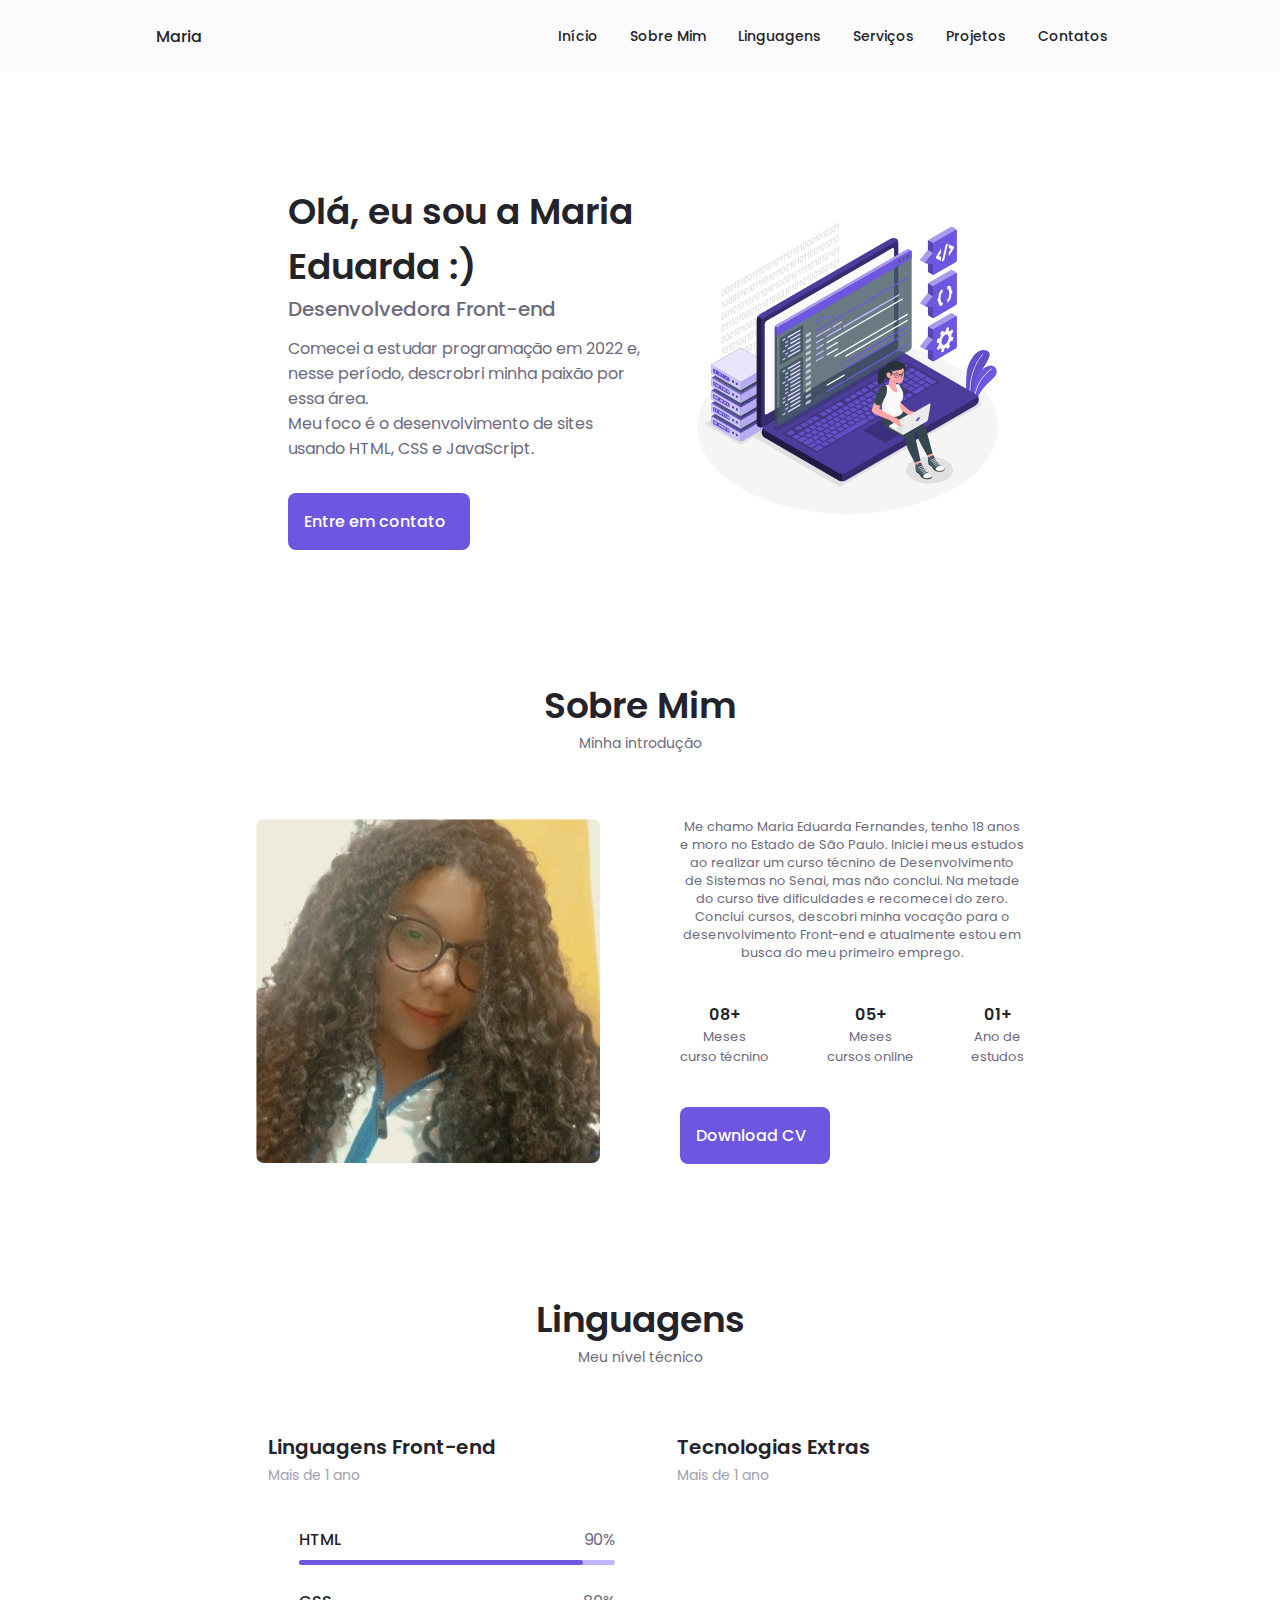
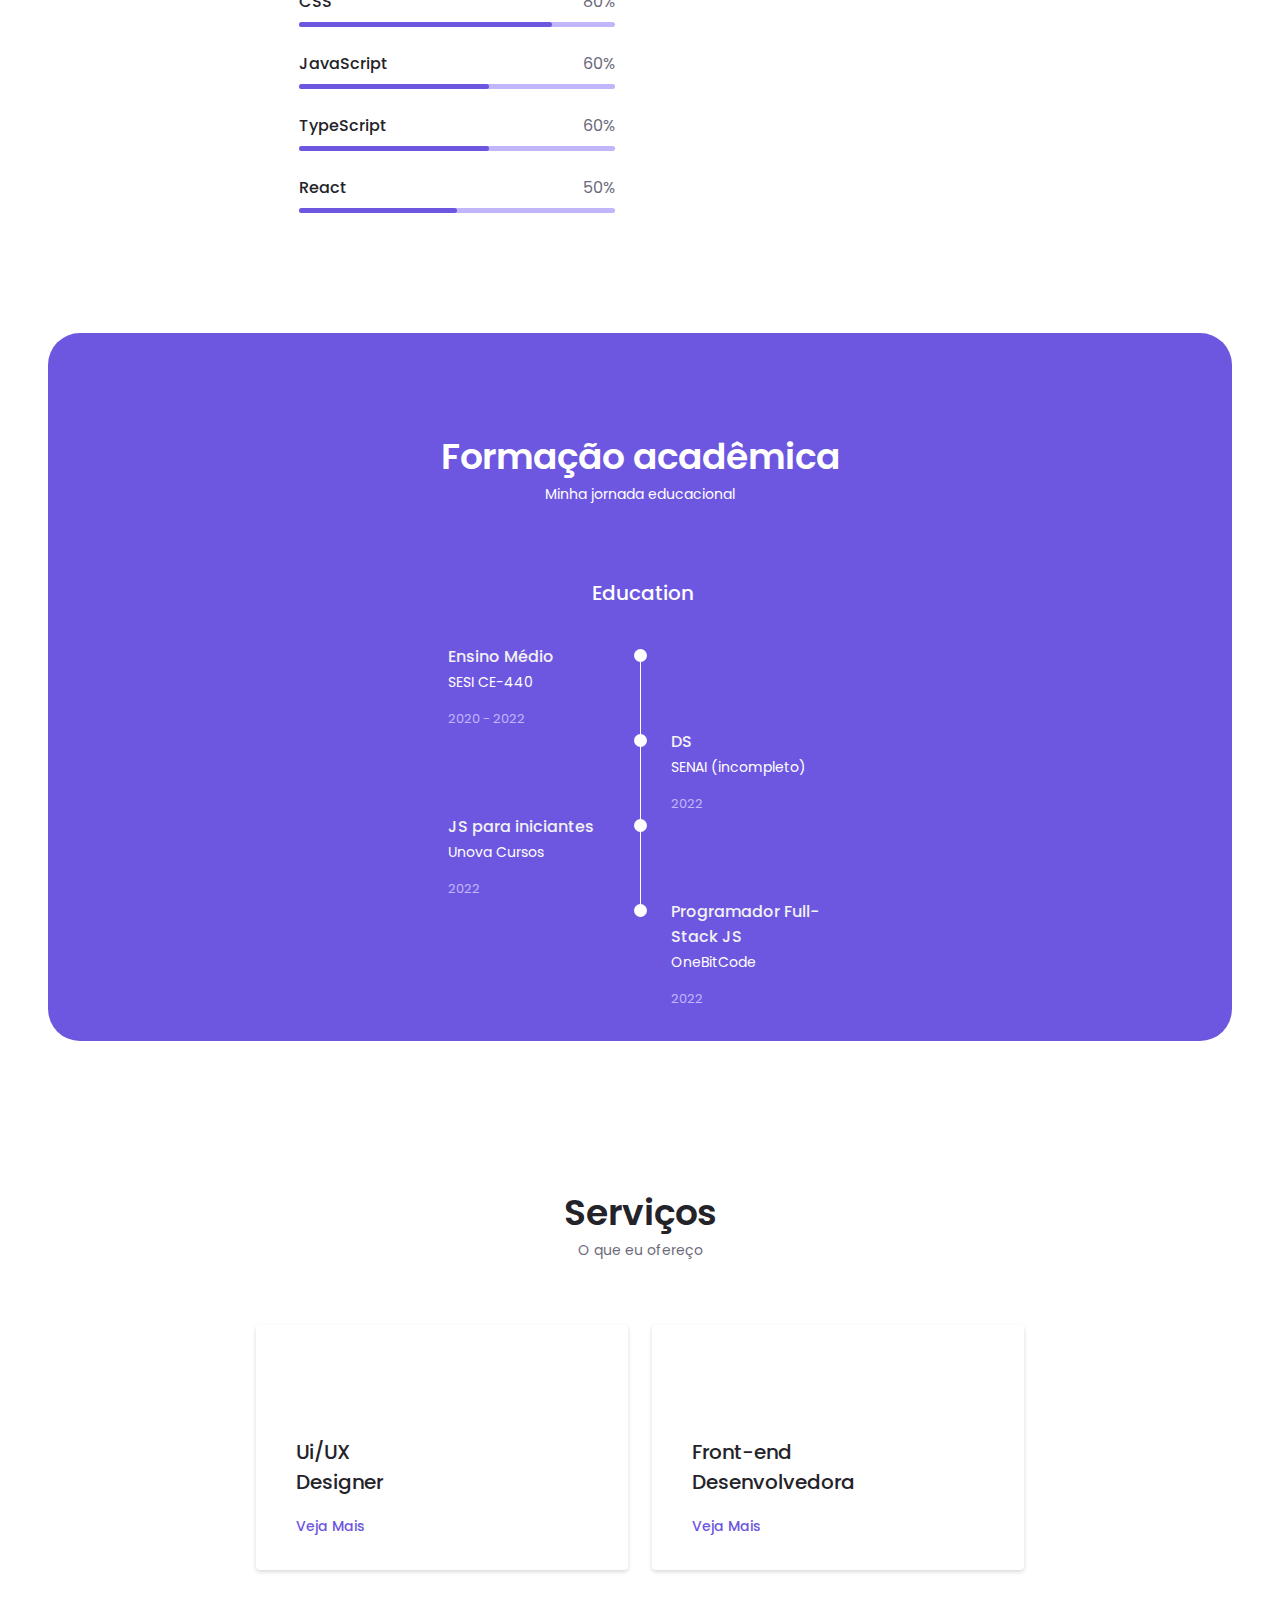
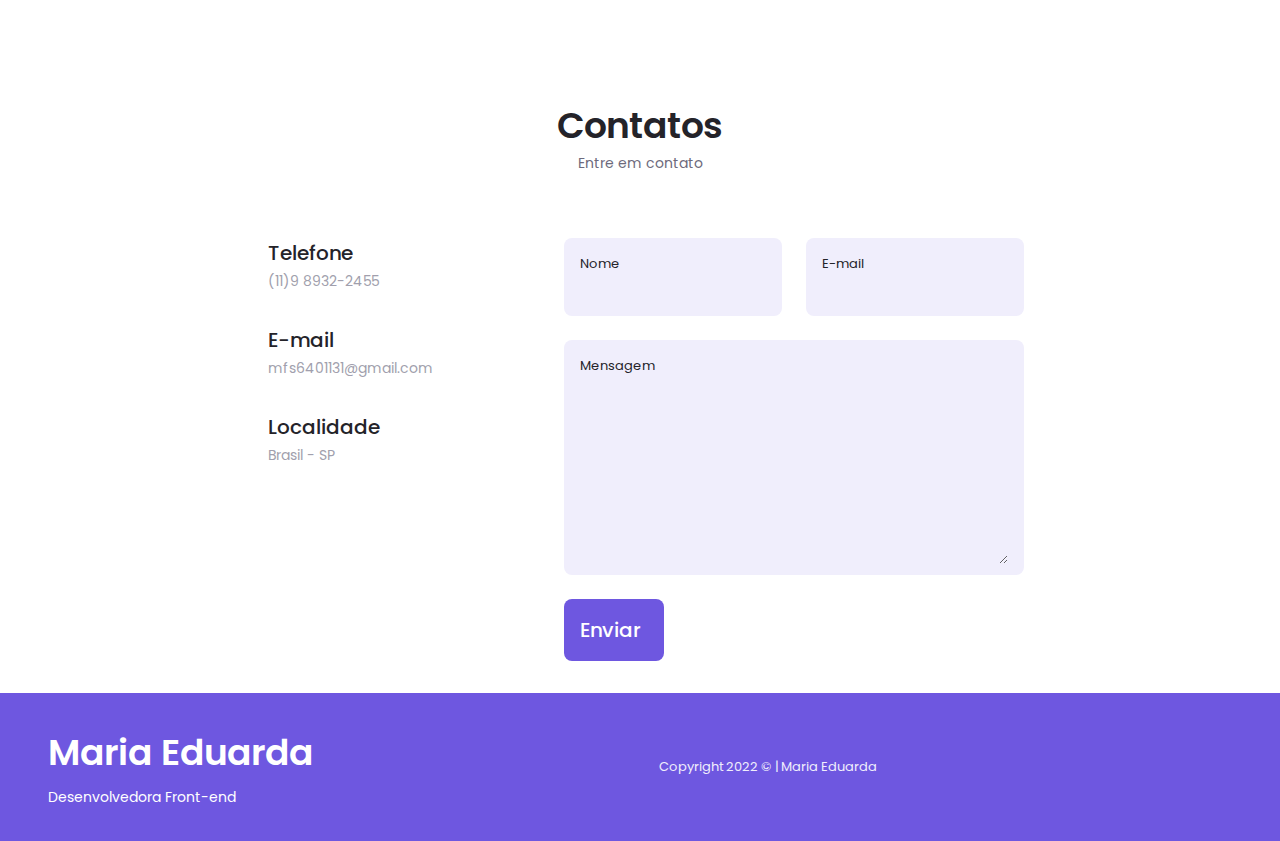
==== index.html @ ceaf4adf "first commit 16/01/2023" ====
<!DOCTYPE html>
<html lang="pt-BR">
  <head>
    <meta charset="UTF-8" />
    <meta http-equiv="X-UA-Compatible" content="IE=edge" />
    <meta name="viewport" content="width=device-width, initial-scale=1.0" />
    <link
      rel="stylesheet"
      href="https://unicons.iconscout.com/release/v4.0.0/css/line.css"
    />
    <link rel="icon" type="image/png" href="./img/logo-port.png">
    <link rel="stylesheet" href="./css/swiper-bundle.min.css">
    <link rel="stylesheet" href="./css/style.css" />
    <link rel="stylesheet" href="./css/header.css">
    <script src="./js/main.js" defer></script>
    <script src="./js/swiper-bundle.min.js" defer></script>
    <title>Portfólio | Maria Eduarda</title>
  </head>

  <body data-theme="light">
    <header class="header" id="header">
      <nav class="nav container">
        <a href="#" class="nav-logo">Maria</a>

        <div class="nav-menu" id="nav-menu">
          <ul class="nav-list grid">
            <li class="nav-item">
              <a href="#home" class="nav-link">
                <i class="uil uil-estate nav-icon"></i>
                Início
              </a>
            </li>
            <li class="nav-item">
              <a href="#about" class="nav-link">
                <i class="uil uil-user nav-icon"></i>
                Sobre Mim
              </a>
            </li>
            <li class="nav-item">
              <a href="#skills" class="nav-link">
                <i class="uil uil-file-alt nav-icon"></i>
                Linguagens
              </a>
            </li>
            <li class="nav-item">
              <a href="#services" class="nav-link">
                <i class="uil uil-briefcase-alt nav-icon"></i>
                Serviços
              </a>
            </li>
            <li class="nav-item">
              <a href="#portfolio" class="nav-link">
                <i class="uil uil-scenery nav-icon"></i>
                Projetos
              </a>
            </li>
            <li class="nav-item">
              <a href="#contact" class="nav-link">
                <i class="uil uil-message nav-icon"></i>
                Contatos
              </a>
            </li>
          </ul>
          <i class="uil uil-times nav-close" id="nav-close"></i>
        </div>

        <div class="nav-btns">
          <div class="nav-toggle" id="nav-toggle">
            <i class="uil uil-apps"></i>
          </div>
        </div>
      </nav>
    </header>

    <main class="main">
      <!-- HOME -->
      <section class="home section" id="home">
        <div class="home-container container grid">
          <div class="home-content grid">
            <div class="home-social">
              <a
                href="https://www.linkedin.com/in/maria-eduarda-fernandes-0398a4232?lipi=urn%3Ali%3Apage%3Ad_flagship3_profile_view_base_contact_details%3BpIE4J32lS96tEG14rcokwA%3D%3D"
                target="_blank"
                class="home-social-icon"
              >
                <i class="uil uil-linkedin-alt"></i>
              </a>

              <a href="https://www.instagram.com/mari4.fernandex/" target="_blank" class="home-social-icon">
                <i class="uil uil-instagram"></i>
              </a>

              <a
                href="https://github.com/Maria-efs"
                target="_blank"
                class="home-social-icon"
              >
                <i class="uil uil-github-alt"></i>
              </a>
            </div>

            <div class="home-img">
                  <image
                    src="./img/Coding-amico.svg"
                    x="12"
                    y="18"
                    class="home-blob"
                    alt=""
                  />
                </g>
              </svg>
            </div>

            <div class="home-data">
              <h1 class="home-title">Olá, eu sou a Maria Eduarda :)</h1>
              <h3 class="home-subtitle">Desenvolvedora Front-end</h3>
              <p class="home-description">
                Comecei a estudar programação em 2022 e, nesse período, descrobri minha paixão 
                por essa área. </br>
                Meu foco é o desenvolvimento de sites usando HTML, CSS e JavaScript.
              </p>
              <a href="#contact" class="button button-flex">
                Entre em contato
                <i class="uil uil-message button-icon"></i>
              </a>
            </div>
          </div>

        </div>
      </section>

      <!-- ABOUT -->
      <section class="about section" id="about">
        <h2 class="section-title">Sobre Mim</h2>
        <span class="section-subtitle">Minha introdução</span>

        <div class="about-container container grid">
          <img src="./img/perfil.jpg" alt="" class="about-img" />

          <div class="about-data">
            <p class="about-description">
              Me chamo Maria Eduarda Fernandes, tenho 18 anos e moro no Estado de São Paulo.
              Iniciei meus estudos ao realizar um curso técnino de
              Desenvolvimento de Sistemas no Senai, mas não conclui. Na metade do curso tive dificuldades e 
              recomecei do zero. Concluí cursos, descobri minha vocação para o desenvolvimento Front-end
              e atualmente estou em busca do meu primeiro emprego.
            </p>

            <div class="about-info">
              <div>
                <span class="about-info-title">08+</span>
                <span class="about-info-name">
                  Meses
                  <br />
                  curso técnino
                </span>
              </div>

              <div>
                <span class="about-info-title">05+</span>
                <span class="about-info-name">
                  Meses
                  <br />
                  cursos online
                </span>
              </div>

              <div>
                <span class="about-info-title">01+</span>
                <span class="about-info-name">
                  Ano de
                  <br />
                  estudos
                </span>
              </div>
            </div>

            <div class="about-buttons">
              <a
                download=""
                href="./curriculo/cv completo.pdf"
                class="button button-flex"
              >
                Download CV
                <i class="uil uil-download-alt button-icon"></i>
              </a>
            </div>
          </div>
        </div>
      </section>

      <!-- SKILLS -->
      <section class="skills section" id="skills">
        <h2 class="section-title">Linguagens</h2>
        <span class="section-subtitle">Meu nível técnico</span>

        <div class="skills-container container">
          <div class="skills-display">
            <!-- SKILLS 1 -->
            <div class="skills-content skills-open">
              <div class="skills-header">
                <i class="uil uil-brackets-curly skills-icon"></i>
                  <div>
                    <h1 class="skills-title">Linguagens Front-end</h1>
                    <span class="skills-subtitle">Mais de 1 ano</span>
                  </div>

                  <i class="uil uil-angle-down skills-arrow"></i>
                </div>

                <div class="skills-list grid">
                  <div class="skills-data">
                    <div class="skills-titles">
                      <h3 class="skills-name">HTML</h3>
                      <span class="skills-number">90%</span>
                    </div>
                    <div class="skills-bar">
                      <span class="skills-percentage skills-html"></span>
                    </div>
                  </div>

                  <div class="skills-data">
                    <div class="skills-titles">
                      <h3 class="skills-name">CSS</h3>
                      <span class="skills-number">80%</span>
                    </div>
                    <div class="skills-bar">
                      <span class="skills-percentage skills-css"></span>
                    </div>
                  </div>

                  <div class="skills-data">
                    <div class="skills-titles">
                      <h3 class="skills-name">JavaScript</h3>
                      <span class="skills-number">60%</span>
                    </div>
                    <div class="skills-bar">
                      <span class="skills-percentage skills-js"></span>
                    </div>
                  </div>

                  <div class="skills-data">
                    <div class="skills-titles">
                      <h3 class="skills-name">TypeScript</h3>
                      <span class="skills-number">60%</span>
                    </div>
                    <div class="skills-bar">
                      <span class="skills-percentage skills-type"></span>
                    </div>
                  </div>

                  <div class="skills-datas">
                    <div class="skills-titles">
                      <h3 class="skills-name">React</h3>
                      <span class="skills-number">50%</span>
                    </div>
                    <div class="skills-bar">
                      <span class="skills-percentage skills-react"></span>
                    </div>
                  </div>
                </div>
            </div>

            <!-- SKILLS 2 -->
            <div class="skills-content skills-close">
              <div class="skills-header">
                <i class="uil uil-swatchbook skills-icon"></i>

                  <div>
                    <h1 class="skills-title">Tecnologias Extras</h1>
                  <span class="skills-subtitle">Mais de 1 ano</span>
                  </div>

                  <i class="uil uil-angle-down skills-arrow"></i>
                </div>    

                <div class="skills-list grid">
                  <div class="skills-data">
                    <div class="skills-titles">
                      <h3 class="skills-name">Git</h3>
                      <span class="skills-number">90%</span>
                    </div>
                    <div class="skills-bar">
                      <span class="skills-percentage skills-html"></span>
                    </div>
                  </div>

                  <div class="skills-data">
                    <div class="skills-titles">
                      <h3 class="skills-name">Bootstrap</h3>
                      <span class="skills-number">85%</span>
                    </div>
                    <div class="skills-bar">
                      <span class="skills-percentage skills-boot"></span>
                    </div>
                  </div>

                  <div class="skills-data">
                    <div class="skills-titles">
                      <h3 class="skills-name">Sass</h3>
                      <span class="skills-number">80%</span>
                    </div>
                    <div class="skills-bar">
                      <span class="skills-percentage skills-css"></span>
                    </div>
                  </div>

                  <div class="skills-data">
                    <div class="skills-titles">
                      <h3 class="skills-name">Figma</h3>
                      <span class="skills-number">70%</span>
                    </div>
                    <div class="skills-bar">
                      <span class="skills-percentage skills-bulma"></span>
                    </div>
                  </div>

                  <div class="skills-data">
                    <div class="skills-titles">
                      <h3 class="skills-name">Bulma</h3>
                      <span class="skills-number">70%</saan>
                    </div>
                    <div class="skills-bar">
                      <span class="skills-percentage skills-bulma"></span>
                    </div>
                  </div>             
                </div>
            </div>
            </div>
          </div>
        </div>
      </section>

      <!-- QUALIFICATION -->
      <section class="qualification-section section">
        <h2 class="section-title qualification-title1">Formação acadêmica</h2>
        <span class="section-subtitle">Minha jornada educacional</span>

        <div class="qualification-container container">
          <div class="qualification-tabs">
            <div class="qualification-button button--flex">
              <i class="uil uil-graduation-cap qualification-icon"></i>
            Education
            </div>   
              </div>
          </div>
          

          <div class="qualification-sections container">
            <div class="qualification-content">

              <!-- Qualification 1 -->
              <div class="qualification-data">
                <div>
                  <h3 class="qualification-title">Ensino Médio</h3>
                  <span class="qualification-subtitle">SESI CE-440</span>
                  <div class="qualification-calendar">
                    <i class="uil uil-calendar-alt"></i>
                    2020 - 2022
                  </div>
                </div>

                <div>
                  <span class="qualification-rounder"></span>
                  <span class="qualification-line"></span>
                </div>
              </div>

              <!-- Qualification 2 -->
              <div class="qualification-data">
                <div></div>

                <div>
                  <span class="qualification-rounder"></span>
                  <span class="qualification-line"></span>
                </div>

                <div>
                  <h3 class="qualification-title">DS</h3>
                  <span class="qualification-subtitle">SENAI (incompleto)</span>
                  <div class="qualification-calendar">
                    <i class="uil uil-calendar-alt"></i>
                    2022
                  </div>
                </div>

                
              </div>

              <!-- Qualification 3  -->
              <div class="qualification-data">
                <div>
                  <h3 class="qualification-title">JS para iniciantes</h3>
                  <span class="qualification-subtitle">Unova Cursos</span>
                  <div class="qualification-calendar">
                    <i class="uil uil-calendar-alt"></i>
                    2022
                  </div>
                </div>

                <div>
                  <span class="qualification-rounder"></span>
                  <span class="qualification-line"></span>
                </div>
              </div>

              <!-- Qualification 4 -->
              <div class="qualification-data">

                <div></div>
                <div>
                  <span class="qualification-rounder"></span>
                  <!-- <span class="qualification-line"></span> -->
                </div>
                <div>
                  <h3 class="qualification-title">Programador Full-Stack JS</h3>
                  <span class="qualification-subtitle">OneBitCode</span>
                  <div class="qualification-calendar">
                    <i class="uil uil-calendar-alt"></i>
                    2022
                  </div>
                </div>


              </div>
            </div>
          </div>
        </div>
      </section>

      <!-- SERVICES -->
      <section class="services section" id="services">
        <h2 class="section-title">Serviços</h2>
        <span class="section-subtitle">O que eu ofereço</span>

        <div class="services-container container grid">

          <!-- SERVICES 1 -->
          <div class="services-content">
            <div>
              <i class="uil uil-web-grid services-icon"></i>
              <h3 class="services-title">Ui/UX <br>Designer</h3>
            </div>

            <span class="button button-flex button-small services-button button-link">
              Veja Mais
              <i class="uil uil-arrow-right button-icon"></i>
            </span>

            <div class="services-modal">
              <div class="services-modal-content">
                <h4 class="services-modal-title">Ui/Ux <br>Designer</h4>
                <i class="uil uil-times services-modal-close"></i>

                <ul class="services-modal-services-grid">
                  <li class="services-modal-service">
                    <i class="uil uil-check-circle services-modal-icon"></i>
                    <p>Design minimalista</p>
                  </li>

                  <li class="services-modal-service">
                    <i class="uil uil-check-circle services-modal-icon"></i>
                    <p>Design adaptável </p>
                  </li>

                  <li class="services-modal-service">
                    <i class="uil uil-check-circle services-modal-icon"></i>
                    <p>Carregamento eficiente</p>
                  </li>

                  <li class="services-modal-service">
                    <i class="uil uil-check-circle services-modal-icon"></i>
                    <p>Conteúdo alinhado</p>
                  </li>
                </ul>
              </div>
            </div>
          </div>

          <!-- SERVICES 2 -->
          <div class="services-content">
            <div>
              <i class="uil uil-arrow services-icon"></i>
              <h3 class="services-title">Front-end<br>Desenvolvedora</h3>
            </div>

            <span class="button button-flex button-small button-link services-button">
              Veja Mais
              <i class="uil uil-arrow-right button-icon"></i>
            </span>

            <div class="services-modal">
              <div class="services-modal-content">
                <h4 class="services-modal-title">Front-end<br>Desenvolvedora</h4>
                <i class="uil uil-times services-modal-close"></i>

                <ul class="services-modal-services-grid">
                  <li class="services-modal-service">
                    <i class="uil uil-check-circle services-modal-icon"></i>
                    <p>Websites</p>
                  </li>

                  <li class="services-modal-service">
                    <i class="uil uil-check-circle services-modal-icon"></i>
                    <p>Responsividade</p>
                  </li>

                  <li class="services-modal-service">
                    <i class="uil uil-check-circle services-modal-icon"></i>
                    <p>Prototipação</p>
                  </li>

                  <li class="services-modal-service">
                    <i class="uil uil-check-circle services-modal-icon"></i>
                    <p>Interação com o usuário</p>
                  </li>
                </ul>
              </div>
            </div>
          </div>

        </div>
      </section>

      <!-- PORTFOLIO -->
      <!-- <section class="portfolio section" id="portfolio">
        <h2 class="section-title">Portfolio</h2>
        <span class="section-subtitle">Most recent work</span>

        <div class="portfolio-container container swiper mySwiper">
          <div class="swiper-wrapper">
<div class="portfolio-content grid swiper-slide">
  <img src="" alt="" class="portfolio-img">

  <div class="portfolio-data">
    <h3 class="portfolio-title">Modern Website</h3>
    <p class="portfolio-description"> Descrição jal lafal lfkadf akmadf lakfm</p>
    <a href="#" class="button button-flex button-small portfolio-button">Demo
      <i class="uil uil-arrow-right button-icon"></i>
    </a>
  </div>
</div>
<div class="portfolio-content grid swiper-slide">
  <img src="" alt="" class="portfolio-img">

  <div class="portfolio-data">
    <h3 class="portfolio-title">Modern Website</h3>
    <p class="portfolio-description"> Descrição jal lafal lfkadf akmadf lakfm</p>
    <a href="#" class="button button-flex button-small portfolio-button">Demo
      <i class="uil uil-arrow-right button-icon"></i>
    </a>
  </div>
</div>
<div class="portfolio-content grid swiper-slide">
  <img src="" alt="" class="portfolio-img">

  <div class="portfolio-data">
    <h3 class="portfolio-title">Modern Website</h3>
    <p class="portfolio-description"> Descrição jal lafal lfkadf akmadf lakfm</p>
    <a href="#" class="button button-flex button-small portfolio-button">Demo
      <i class="uil uil-arrow-right button-icon"></i>
    </a>
  </div>
</div>
          </div>
              
          <div class="swiper-button-next">
            <i class="uil uil-arrow-right swiper-portfolio-icon"></i>
          </div>
      <div class="swiper-button-prev">
        <i class="uil uil-arrow-left swiper-portfolio-icon"></i>
      </div>

      <div class="swiper-pagination"></div>
        </div>
      </section> -->

      <!-- CONTACT ME -->
      <section class="contact section" id="contact">
        <h2 class="section-title">Contatos</h2>
        <span class="section-subtitle">Entre em contato</span>

        <div class="contact-container container grid">
          <div>
            <div class="contact-information">
              <i class="uil uil-phone contact-icon"></i>

              <div>
                <h3 class="contact-title">Telefone</h3>
                <span class="contact-subtitle">(11)9 8932-2455</span>
              </div>
              </div>

              <div class="contact-information">
                <i class="uil uil-envelope contact-icon"></i>
  
                <div>
                  <h3 class="contact-title">E-mail</h3>
                  <span class="contact-subtitle">mfs6401131@gmail.com</span>
                </div>
              </div>

                <div class="contact-information">
                  <i class="uil uil-map-marker contact-icon"></i>
    
                  <div>
                    <h3 class="contact-title">Localidade</h3>
                    <span class="contact-subtitle">Brasil - SP</span>
                  </div>
              </div>
          </div>

          <form action="https://api.staticforms.xyz/submit" method="POST" class="contact-form grid">
            <input type="hidden" name="accessKey" value="b0746df2-9204-4dc2-8ac6-577409f574f5">
            <input type="hidden" name="redirectTo" value="http://127.0.0.1:5500/obrigado.html">
            <div class="contact-inputs grid">
              <div class="contact-content">
                <label for="" class="contact-label">Nome</label>
                <input type="text" name="name" class="contact-input">
              </div>

              <div class="contact-content">
                <label for="" class="contact-label">E-mail</label>
                <input id="email" type="email" name="email" class="contact-input" required>
              </div>
            </div>
            
            <div class="contact-content">
              <label for="" class="contact-label">Mensagem</label>
              <textarea name="message" id="message" cols="0" rows="7" class="contact-input" required></textarea>
            </div>
            <div>
              <button type="submit" class="button button-flex" id="button-submit">Enviar
                <i class="uil uil-message button-icon"></i>
              </button>
            </div>
          </form>
        </div>
      </section>
    </main>

    <!-- FOOTER -->
    <footer class="footer">
      <div class="footer-bg">
        <div class="footer-container">
          <div>
            <h1 class="footer-title">Maria Eduarda</h1>
            <span class="footer-subtitle">Desenvolvedora Front-end</span>
          </div>

          <p class="footer-copy">Copyright 2022 &#169; | Maria Eduarda</p>
        
          <a href="#home" class="scrollup" id="scrool-up">
            <i class="uil uil-arrow-up scroolup-icon"></i>
          </a>
        </div>
      </div>
    </footer>
  </body>
</html>
---- css/style.css ----
@import url('https://fonts.googleapis.com/css2?family=Poppins:wght@400;500;600&display=swap');

:root {
  --header-height: 3rem;

  /*========== Colors ==========*/
  /* Change favorite color */
  --hue-color: 250; /*Purple 250 - Green 142 - Blue 230 - Pink 340*/

  /* HSL color mode */
  --first-color: hsl(var(--hue-color), 69%, 61%);
  --first-color-second: hsl(var(--hue-color), 69%, 61%);
  --first-color-alt: hsl(var(--hue-color), 57%, 53%);
  --first-color-lighter: hsl(var(--hue-color), 92%, 85%);
  --title-color: hsl(var(--hue-color), 8%, 15%);
  --text-color: hsl(var(--hue-color), 8%, 45%);
  --text-color-light: hsl(var(--hue-color), 8%, 65%);
  --input-color: hsl(var(--hue-color), 70%, 96%);
  --body-color: hsl(var(--hue-color), 60%, 99%);
  --container-color: #fff;
  --scroll-bar-color: hsl(var(--hue-color), 12%, 90%);
  --scroll-thumb-color: hsl(var(--hue-color), 12%, 80%);

  /*========== Font and typography ==========*/
  --body-font: 'Poppins', sans-serif;

  /* .5rem = 8px, 1rem = 16px, 1.5rem = 24px ... */
  --big-font-size: 2rem;
  --h1-font-size: 1.5rem;
  --h2-font-size: 1.25rem;
  --h3-font-size: 1.125rem;
  --normal-font-size: 0.938rem;
  --small-font-size: 0.813rem;
  --smaller-font-size: 0.75rem;

  /*========== Font weight ==========*/
  --font-medium: 500;
  --font-semi-bold: 600;

  /*========== Margenes Bottom ==========*/
  /* .25rem = 4px, .5rem = 8px, .75rem = 12px ... */
  --mb-0-25: 0.25rem;
  --mb-0-5: 0.5rem;
  --mb-0-75: 0.75rem;
  --mb-1: 1rem;
  --mb-1-5: 1.5rem;
  --mb-2: 2rem;
  --mb-2-5: 2.5rem;
  --mb-3: 3rem;

  /*========== z index ==========*/
  --z-tooltip: 10;
  --z-fixed: 100;
  --z-modal: 1000;
}

/* Font size for large devices */
@media screen and (min-width: 968px) {
  :root {
    --big-font-size: 3rem;
    --h1-font-size: 2.25rem;
    --h2-font-size: 1.5rem;
    --h3-font-size: 1.25rem;
    --normal-font-size: 1rem;
    --small-font-size: 0.875rem;
    --smaller-font-size: 0.813rem;
  }
}

/* Variáveis dark theme */
body.dark-theme {
  /* HSL color mode */
  --first-color-second: hsl(var(--hue-color), 30%, 8%);
  --title-color: hsl(var(--hue-color), 8%, 95%);
  --text-color: hsl(var(--hue-color), 8%, 75%);
  --input-color: hsl(var(--hue-color), 29%, 16%);
  --body-color: hsl(var(--hue-color), 28%, 12%);
  --container-color: hsl(var(--hue-color), 29%, 16%);
  --scroll-bar-color: hsl(var(--hue-color), 12%, 48%);
  --scroll-thumb-color: hsl(var(--hue-color), 12%, 36%);
}

/* Button dark light */
.nav-btns {
  display: flex;
  align-items: center;
}

* {
  box-sizing: border-box;
  padding: 0;
  margin: 0;
}

html {
  scroll-behavior: smooth;
}

body {
  margin: 0 0 var(--header-height) 0;
  font-family: var(--body-font);
  font-size: var(--normal-font-size);
  background-color: var(--container-color);
  color: var(--text-color);
}

h1,
h2,
h3,
h4 {
  color: var(--title-color);
  font-weight: var(--font-semi-bold);
}

ul {
  list-style: none;
}

a {
  text-decoration: none;
}

img {
  max-width: 100%;
  height: auto;
}

/* RESET */
.section {
  padding: 2rem 0 4rem;
}

.section-title {
  font-size: var(--h1-font-size);
}

.section-subtitle {
  display: block;
  font-size: var(--small-font-size);
  margin-bottom: var(--mb-3);
}

.section-title,
.section-subtitle {
  text-align: center;
}

.container {
  max-width: 768px;
  margin-left: var(--mb-1-5);
  margin-right: var(--mb-1-5);
}

.grid {
  display: grid;
  gap: 1.5rem;
}

/* HEADER */
.header {
  width: 100%;
  position: fixed;
  bottom: 0;
  left: 0;
  z-index: var(--z-fixed);
  background-color: var(--body-color);
}

.nav {
  max-width: 968px;
  height: var(--header-height);
  display: flex;
  justify-content: space-between;
  align-items: center;
}

.nav-logo,
.nav-toggle {
  color: var(--title-color);
  font-weight: var(--font-medium);
}

.nav-logo:hover {
  color: var(--first-color);
}

.nav-toggle {
  font-size: 1.1rem;
  cursor: pointer;
}

.nav-toggle:hover {
  color: var(--first-color);
}

@media (max-width: 767px) {
  .nav-menu {
    position: fixed;
    bottom: -100%;
    left: 0;
    width: 100%;
    background-color: var(--body-color);
    padding: 2rem 1.5rem 4rem;
    box-shadow: 0 -1px 4px rgba(0, 0, 0, 0.15);
    border-radius: 1.5rem 1.5rem 0 0;
    transition: 0.3s;
  }
}

.nav-list {
  grid-template-columns: repeat(3, 1fr);
  gap: 2rem;
}

.nav-link {
  display: flex;
  flex-direction: column;
  align-items: center;
  font-size: var(--small-font-size);
  color: var(--title-color);
  font-weight: var(--font-medium);
}

.nav-link:hover {
  color: var(--first-color);
}

.nav-icon {
  font-size: 1.2rem;
}

.nav-close {
  position: absolute;
  right: 1.3rem;
  bottom: 0.5rem;
  font-size: 1.5rem;
  cursor: pointer;
  color: var(--first-color);
}

.nav-close:hover {
  color: var(--first-color-alt);
}

.show-menu {
  bottom: 0;
}

/* BUTTONS */
.button {
  display: inline-block;
  background-color: var(--first-color);
  color: #fff;
  padding: 1rem;
  border-radius: 0.5rem;
  font-weight: var(--font-medium);
}

.button:hover {
  background-color: var(--first-color-alt);
}

.button-icon {
  font-size: 1.25rem;
  margin-left: var(--mb-0-5);
  transition: 0.3s;
}

.button-flex {
  display: inline-flex;
  align-items: center;
}

.button-small {
  padding: 0.75rem 1rem;
}

.button-link {
  padding: 0;
  background-color: transparent;
  color: var(--first-color);
}

.button-link:hover {
  background-color: transparent;
  color: var(--first-color);
}

/* HOME */
.home-container {
  gap: 1rem;
}

.home-content {
  grid-template-columns: 0.5fr 3fr;
  padding-top: 3.5rem;
  align-items: center;
}

.home-social {
  display: grid;
  grid-template-columns: max-content;
  row-gap: 1rem;
}

.home-social-icon {
  font-size: 1.25rem;
  color: var(--first-color);
}

.home-social-icon:hover {
  color: var(--first-color-alt);
}

.home-blob {
  width: 200px;
  fill: var(--first-color);
}

.home-data {
  grid-column: 1/3;
}

.home-title {
  font-size: var(--h1-font-size);
}

.home-subtitle {
  font-size: var(--h3-font-size);
  color: var(--text-color);
  font-weight: var(--font-medium);
  margin-bottom: var(--mb-0-75);
}

.home-description {
  margin-bottom: var(--mb-2);
}

/* ABOUT */
.about-img {
  width: 200px;
  border-radius: 0.5rem;
  justify-self: center;
  align-self: center;
}

.about-description {
  font-size: 0.8rem;
  text-align: center;
  margin-bottom: var(--mb-2-5);
}

.about-info {
  display: flex;
  justify-content: space-evenly;
  margin-bottom: var(--mb-2-5);
}

.about-info-title {
  font: var(--h2-font-size);
  font-weight: var(--font-semi-bold);
  color: var(--title-color);
}

.about-info-name {
  font-size: var(--smaller-font-size);
}

.about-info-title,
.about-info-name {
  display: block;
  text-align: center;
}

.about-buttons {
  display: flex;
  justify-content: center;
}

/* Skills */
.skills-container {
  row-gap: 0;
}
.skills-header {
  display: flex;
  align-items: center;
  margin-bottom: var(--mb-2-5);
  cursor: pointer;
}

.skills-icon,
.skills-arrow {
  font-size: 2rem;
  color: var(--first-color);
}

.skills-icon {
  margin-right: var(--mb-0-75);
}

.skills-title {
  font-size: var(--h3-font-size);
}

.skills-subtitle {
  font-size: var(--small-font-size);
  color: var(--text-color-light);
}

.skills-arrow {
  margin-left: auto;
  transition: 0.4s;
}

.skills-list {
  row-gap: 1.5rem;
  padding-left: 2.7rem;
}

.skills-titles {
  display: flex;
  justify-content: space-between;
  margin-bottom: var(--mb-0-5);
}

.skills-name {
  font-size: var(--normal-font-size);
  font-weight: var(--font-medium);
}

.skills-bar,
.skills-percentage {
  height: 5px;
  border-radius: 0.25rem;
}

.skills-bar {
  background-color: var(--first-color-lighter);
}

.skills-percentage {
  display: block;
  background-color: var(--first-color);
}

.skills-html {
  width: 90%;
}
.skills-css,
.skills-sass {
  width: 80%;
}
.skills-js,
.skills-type {
  width: 60%;
}
.skills-react {
  width: 50%;
}
.skills-boot {
  width: 85%;
}
.skills-bulma {
  width: 70%;
}

.skills-close .skills-list {
  height: 0;
  overflow: hidden;
}

.skills-open .skills-list {
  height: max-content;
  margin-bottom: var(--mb-2-5);
}

/* A seta da skill principal fica para cima pq o modal fica aberto */
.skills-open .skills-arrow {
  transform: rotate(-180deg);
}

/* QUALIFICATION */
.section-title.qualification-title1 {
  color: #fff;
}
.qualification-section {
  background-color: var(--first-color);
  color: #fff;
}
.qualification-tabs {
  display: flex;
  justify-content: space-evenly;
  margin-bottom: var(--mb-2);
}

.qualification-button {
  font-size: var(--h3-font-size);
  font-weight: var(--font-medium);
}

.qualification-icon {
  font-size: 1.8rem;
  margin-right: var(--mb-0-25);
}

.qualification-data {
  display: grid;
  grid-template-columns: 1fr max-content 1fr;
  column-gap: 1.5rem;
}

.qualification-title {
  font-size: var(--normal-font-size);
  font-weight: var(--font-medium);
  color: hsl(var(--hue-color), 8%, 95%);
}

.qualification-subtitle {
  display: inline-block;
  font-size: var(--small-font-size);
  margin-bottom: var(--mb-1);
}

.qualification-calendar {
  font-size: var(--smaller-font-size);
  color: var(--first-color-lighter);
}

.qualification-rounder {
  display: inline-block;
  width: 13px;
  height: 13px;
  background-color: #fff;
  border-radius: 50%;
}

.qualification-line {
  display: block;
  width: 1px;
  height: 100%;
  background-color: #fff;
  transform: translate(6px, -7px);
}

/* SERVICES */
.services-container {
  gap: 1.5rem;
  grid-template-columns: repeat(2, 1fr);
}

.services-content {
  position: relative;
  background-color: var(--container-color);
  padding: 3.5rem 0.5rem 1.25rem 1.5rem;
  border-radius: 0.25rem;
  box-shadow: 0 2px 4px rgba(0, 0, 0, 0.15);
  transition: 0.3s;
}

.services-content:hover {
  box-shadow: 0 4px 8px rgba(0, 0, 0, 0.15);
}

.services-icon {
  display: block;
  font-size: 1.5rem;
  color: var(--first-color);
  margin-bottom: var(--mb-1);
}

.services-title {
  font-size: var(--h3-font-size);
  margin-bottom: var(--mb-1);
  font-weight: var(--font-medium);
}

.services-button {
  cursor: pointer;
  font-size: var(--small-font-size);
}

.services-button:hover .button-icon {
  transform: translateX(0.25rem);
}

.services-modal {
  position: fixed;
  top: 0;
  left: 0;
  right: 0;
  bottom: 0;
  background-color: rgba(0, 0, 0, 0.5);
  display: flex;
  align-items: center;
  justify-content: center;
  padding: 0 1rem;
  z-index: var(--z-modal);
  opacity: 0;
  visibility: hidden;
  transition: 0.3s;
}

.services-modal-content {
  position: relative;
  background-color: var(--container-color);
  padding: 1.5rem;
  border-radius: 0.5rem;
}

.services-modal-services {
  row-gap: 1rem;
}

.services-modal-service {
  display: flex;
  gap: 1rem;
}

.services-modal-title {
  font-size: var(--h3-font-size);
  font-weight: var(--font-medium);
  margin-bottom: var(--mb-1-5);
}

.services-modal-close {
  position: absolute;
  top: 1rem;
  right: 1rem;
  font-size: 1.5rem;
  color: var(--first-color);
  cursor: pointer;
}

.services-modal-icon {
  color: var(--first-color);
  margin-bottom: var(--mb-0-25);
}

.active-modal {
  opacity: 1;
  visibility: visible;
}

/* PORTFOLIO */
.portfolio-container {
  overflow: initial;
}

.portfolio-content {
  padding: 0 1.5rem;
}

.portfolio-img {
  width: 265px;
  border-radius: 0.5rem;
  justify-self: center;
}

.portfolio-title {
  font-size: var(--h3-font-size);
  margin-bottom: var(--mb-0-5);
}

.portfolio-description {
  margin-bottom: var(--mb-0-75);
}

.portfolio-button:hover .button-icon {
  transform: translateX(0.25rem);
}

.swiper-button-prev::after,
.swiper-button-next::after {
  content: '';
}

.swiper-portfolio-icon {
  font-size: 2rem;
  color: var(--first-color);
}

.swiper-button-prev {
  left: -0.5rem;
}

.swiper-button-next {
  right: -0.5rem;
}

.swiper-container-horizontal > .swiper-pagination-bullets {
  bottom: -2.5rem;
}

.swiper-pagination-bullet-active {
  background-color: var(--first-color);
}

.swiper-button-prev,
.swiper-button-next,
.swiper-pagination-bullet {
  outline: none;
}

/* CONTACT ME */
.contact-container {
  row-gap: 3rem;
}

.contact-information {
  display: flex;
  margin-bottom: var(--mb-2);
}

.contact-icon {
  font-size: 2rem;
  color: var(--first-color);
  margin-right: var(--mb-0-75);
}

.contact-title {
  font-size: var(--h3-font-size);
  font-weight: var(--font-medium);
}

.contact-subtitle {
  font-size: var(--small-font-size);
  color: var(--text-color-light);
}

.contact-content {
  background-color: var(--input-color);
  border-radius: 0.5rem;
  padding: 0.75rem 1rem 0.25rem;
}

.contact-label {
  font-size: var(--smaller-font-size);
  color: var(--title-color);
}

.contact-input {
  width: 100%;
  background-color: var(--input-color);
  color: var(--text-color);
  font-family: var(--body-font);
  font-size: var(--normal-font-size);
  border: none;
  outline: none;
  padding: 0.25rem 0.5rem 0.5rem 0;
}

.contact-container .button{
  border: transparent;
  font-family: 'Poppins', sans-serif;
  font-size: 1.25rem;
}

/* FOOTER */
.footer-bg {
  padding: 2rem 1rem;
}
.footer-container {
  display: flex;
  align-items: center;
  justify-content: center;
  flex-direction: column;
  gap: 20px;
}

.footer-bg {
  background-color: var(--first-color-second);
}

.footer-title {
  font-size: var(--h1-font-size);
  margin-bottom: var(--mb-0-25);
}

.footer-subtitle {
  font-size: var(--small-font-size);
}

.footer-copy {
  font-size: var(--smaller-font-size);
  text-align: center;
  color: var(--input-color);
}

.footer-title,
.footer-subtitle {
  color: #fff;
}

/* Scroll up */
.scrollup {
  right: 1rem;
  bottom: 5rem;
  background-color: #fff;
  opacity: 0.8;
  padding: 0 0.3rem;
  border-radius: 10rem;
  transition: 0.4s;
}

.scroolup-icon {
  font-size: 1.5rem;
  color: var(--first-color);
}

.scrollup:hover {
  background-color: var(--first-color);
}
.scroolup-icon:hover {
  color: var(--container-color);
}

/* Scroll bar */

::-webkit-scrollbar {
  width: 0.6rem;
  background-color: var(--scroll-bar-color);
  border-radius: 0.5rem;
}

::-webkit-scrollbar-thumb {
  background-color: var(--scroll-thumb-color);
  border-radius: 0.5rem;
}

::-webkit-scrollbar-thumb:hover {
  background-color: var(--text-color-light);
}

@media (max-width: 350px) {
  .container {
    margin-left: var(--mb-1);
    margin-right: var(--mb-1);
  }
  .nav-menu {
    padding: 2rem 0.25rem 4rem;
  }
  .nav-list {
    column-gap: 0;
  }
  .home-content {
    grid-template-columns: 0.25fr 3fr;
  }
  .home-blob {
    width: 200px;
    justify-self: center;
  }
  .skills-title {
    font-size: var(--normal-font-size);
  }
  .qualification-data {
    gap: 0.5rem;
  }
  .qualification-section {
    width: 100%;
    padding: 0;
  }
  
  .services-container {
    display: flex;
    flex-direction: column;
    justify-content: center;
    margin: 1rem;
  }
  .services-modal {
    padding: 0 0.5rem;
  }
  .footer-bg {
    padding: 2rem 1rem;
  }
  .footer-container {
    flex-direction: column;
    gap: 20px;
  }
}

@media (min-width: 568px) {
  .home-content {
    grid-template-columns: max-content 1fr 1fr;
  }
  .home-data {
    grid-column: initial;
  }
  .home-img {
    order: 1;
    justify-self: center;
  }
  .about-container,
  .portfolio-content,
  .contact-container {
    grid-template-columns: repeat(2, 1fr);
  }
  .skills-display {
    display: flex;
    width: 100%;
    gap: 50px;
    justify-content: space-around;
  }
  .skills-content {
    width: 50%;
  }
  .qualification-sections {
    display: grid;
    grid-template-columns: 0.6fr;
    justify-content: center;
  }
  .services-modal-content {
    width: 450px;
  }
  .footer-bg {
    padding: 2rem 3rem;
  }
  .footer-container {
    display: flex;
    flex-direction: row;
    justify-content: space-between;
  }
}

@media (min-width: 768px) {
  .container {
    margin-left: auto;
    margin-right: auto;
  }
  body {
    margin: 0;
  }
  .section {
    padding: 6rem 0 2rem;
  }
  .section-subtitle {
    margin-bottom: 4rem;
  }
  .header {
    top: 0;
    bottom: initial;
  }
  .header,
  .main {
    padding: 0 1rem;
  }
  .nav {
    height: calc(var(--header-height) + 1.5rem);
    column-gap: 1rem;
  }
  .nav-icon,
  .nav-close,
  .nav-toggle {
    display: none;
  }
  .nav-list {
    display: flex;
    column-gap: 2rem;
  }
  .nav-menu {
    margin-left: auto;
  }
  .home-container {
    row-gap: 5rem;
  }
  .home-content {
    padding-top: 5.5rem;
    column-gap: 2rem;
  }
  .home-blob {
    width: 270px;
  }
  .home-scroll {
    display: block;
  }
  .home-scroll-button {
    margin-left: 3rem;
  }
  .about-container {
    column-gap: 5rem;
  }
  .about-img {
    width: 350px;
  }
  .about-description {
    text-align: center;
  }
  .about-info {
    justify-content: space-between;
  }
  .about-buttons {
    justify-content: initial;
  }
  .qualification-section {
    background: none;
    margin: 3rem;
  }
  .qualification-section {
    background-color: var(--first-color-second);
    border-radius: 2rem;
  }
  .qualification-tabs {
    justify-content: center;
  }
  .qualification-button {
    margin: 0 var(--mb-1);
  }
  .qualification-sections {
    grid-template-columns: 0.5fr;
  }
  .services-icon {
    font-size: 2rem;
  }
  .services-content {
    padding: 6rem 0 2rem 2.5rem;
  }
  .services-modal-content {
    width: 550px;
  }
  .portfolio-img {
    width: 320px;
  }
  .portfolio-content {
    align-items: center;
  }
}

@media (min-width: 1024px) {
  .header,
  .main,
  .footer-container {
    padding: 0;
  }
  .home-blob {
    width: 320px;
  }
  .home-social {
    transform: translateX(-6rem);
  }
  .portfolio-content {
    column-gap: 5rem;
  }
  .swiper-portfolio-icon {
    font-size: 3.5rem;
  }
  .swiper-button-prev {
    left: -3.5rem;
  }
  .swiper-button-next {
    right: -3.5rem;
  }
  .swiper-container-horizontal > .swiper-pagination-bullets {
    bottom: -4.5rem;
  }
  .contact-form {
    width: 460px;
  }
  .contact-inputs {
    grid-template-columns: repeat(2, 1fr);
  }
}
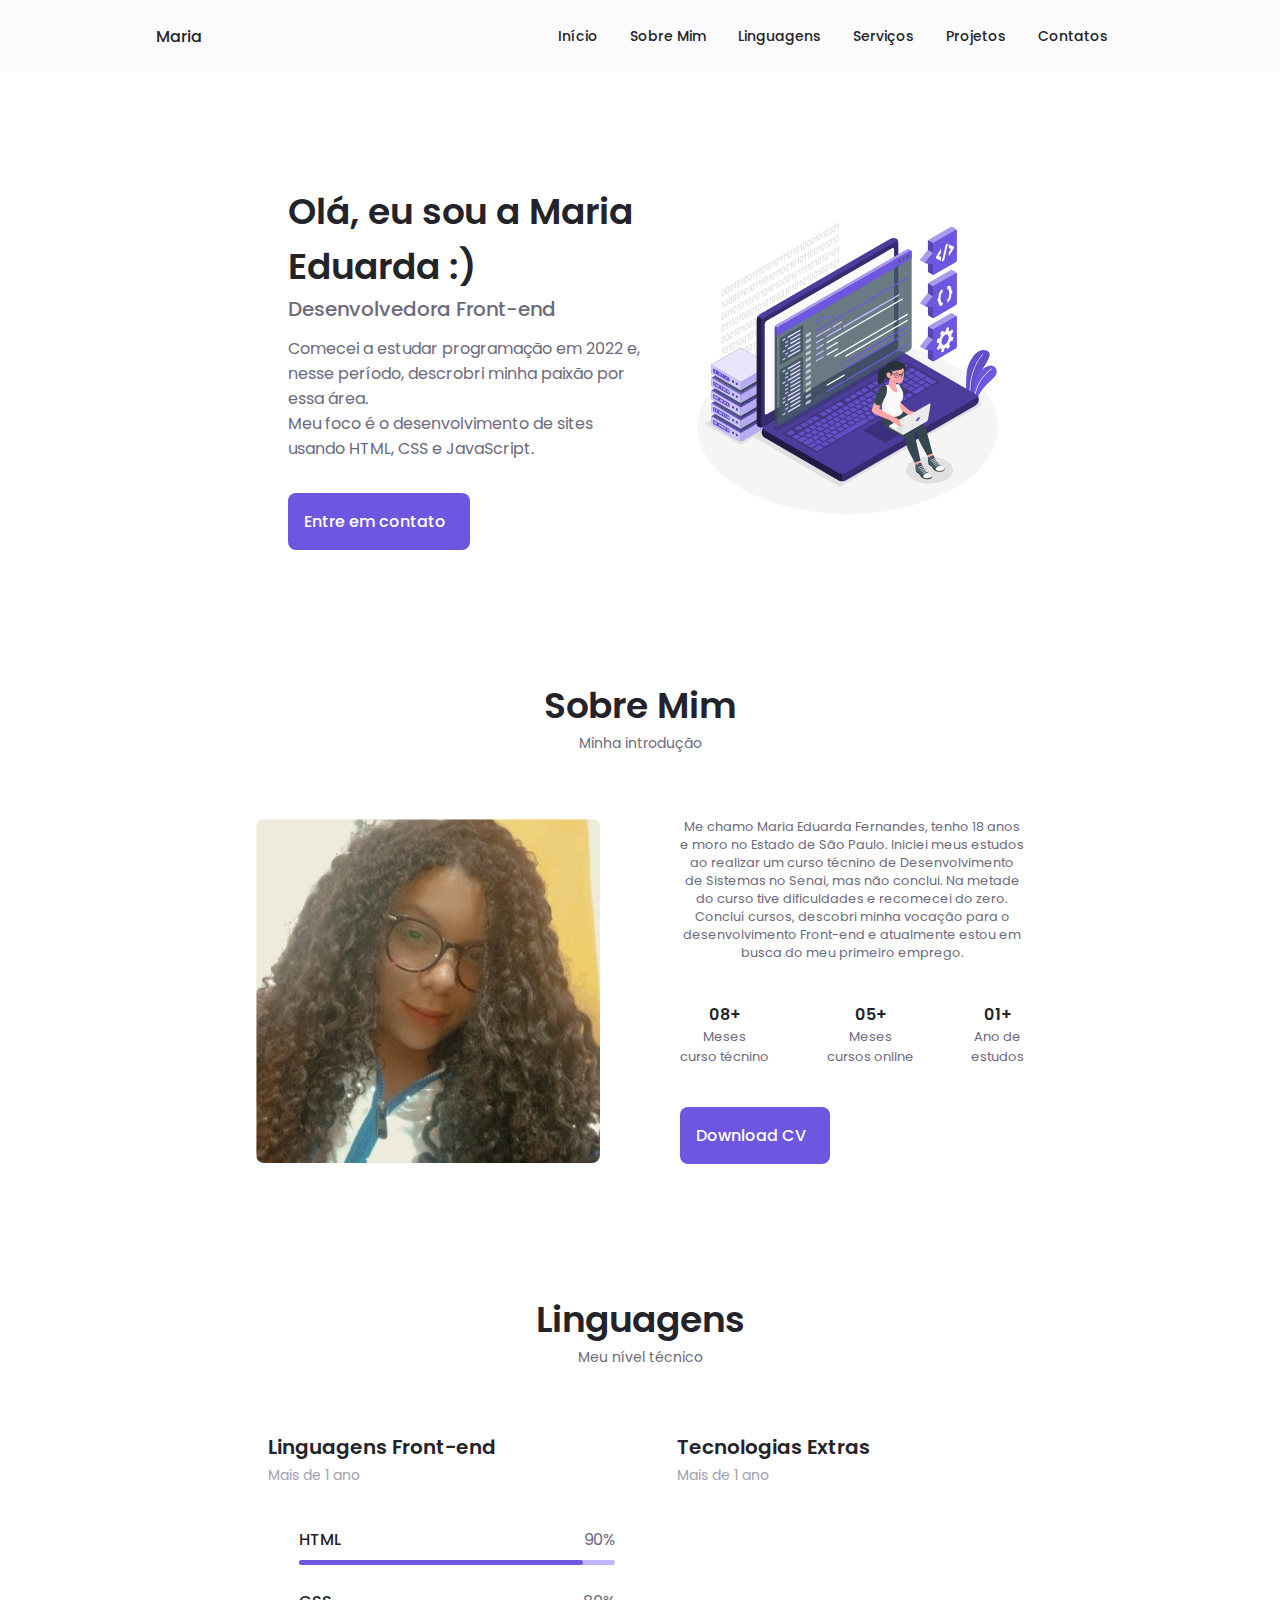
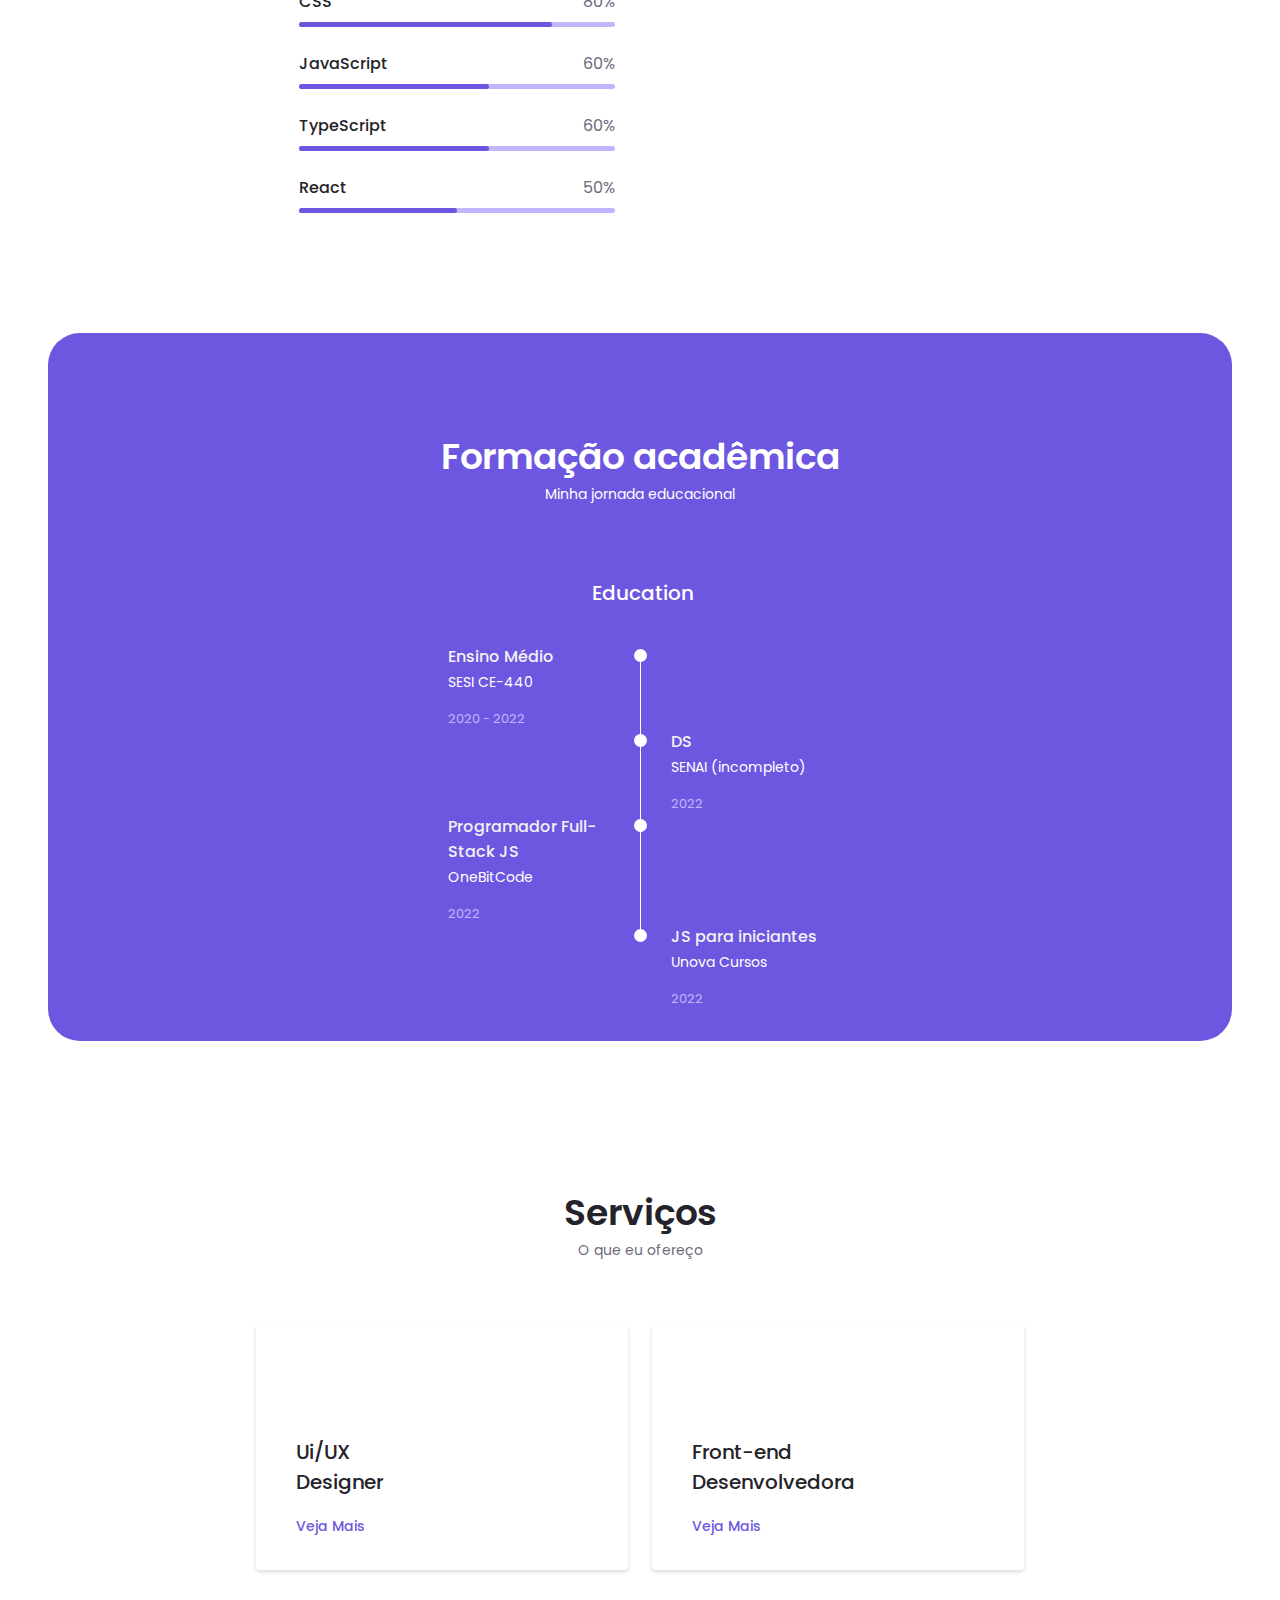
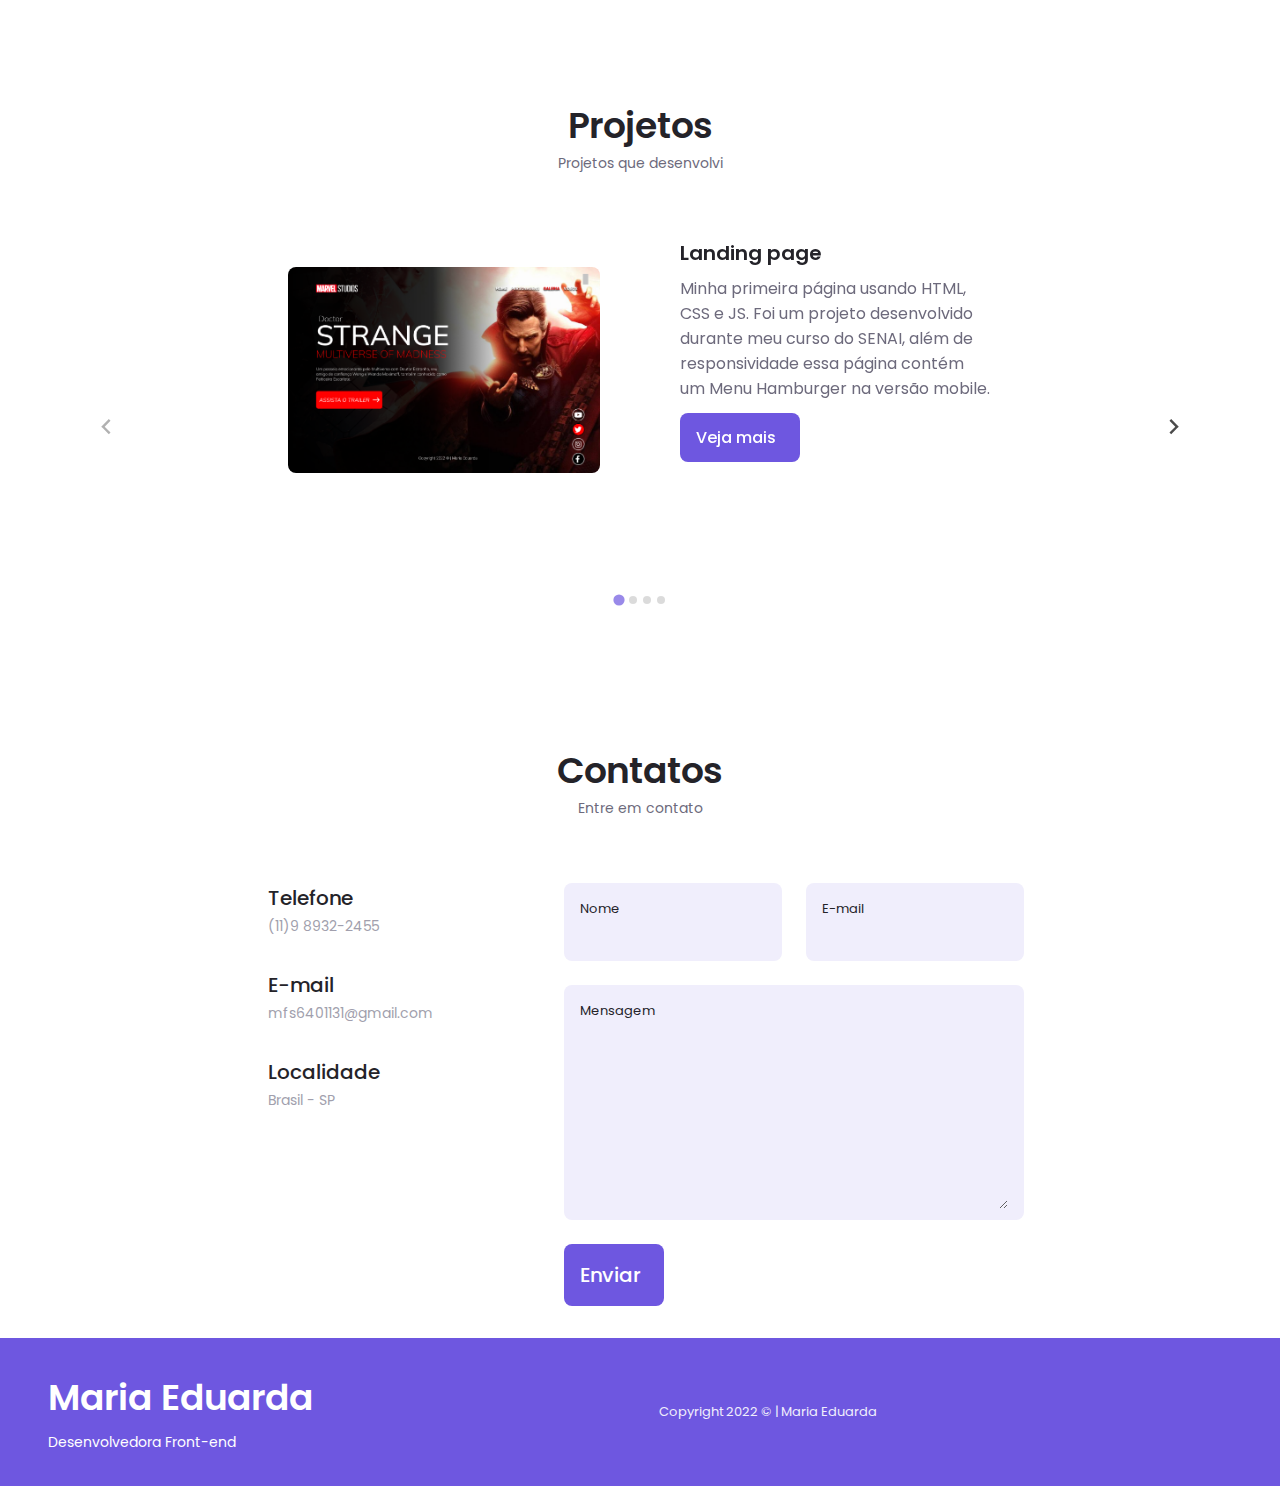
==== commit 54353794: "adicionando o carrossel da section Projetos" ====
--- a/index.html
+++ b/index.html
@@ -9,15 +9,13 @@
       href="https://unicons.iconscout.com/release/v4.0.0/css/line.css"
     />
     <link rel="icon" type="image/png" href="./img/logo-port.png">
-    <link rel="stylesheet" href="./css/swiper-bundle.min.css">
+    <link rel="stylesheet" type="text/css" href="https://cdn.jsdelivr.net/npm/@splidejs/splide@4.0.7/dist/css/splide.min.css">
     <link rel="stylesheet" href="./css/style.css" />
-    <link rel="stylesheet" href="./css/header.css">
     <script src="./js/main.js" defer></script>
-    <script src="./js/swiper-bundle.min.js" defer></script>
     <title>Portfólio | Maria Eduarda</title>
   </head>
 
-  <body data-theme="light">
+  <body>
     <header class="header" id="header">
       <nav class="nav container">
         <a href="#" class="nav-logo">Maria</a>
@@ -25,7 +23,7 @@
         <div class="nav-menu" id="nav-menu">
           <ul class="nav-list grid">
             <li class="nav-item">
-              <a href="#home" class="nav-link">
+              <a href="#" class="nav-link">
                 <i class="uil uil-estate nav-icon"></i>
                 Início
               </a>
@@ -390,29 +388,6 @@
               <!-- Qualification 3  -->
               <div class="qualification-data">
                 <div>
-                  <h3 class="qualification-title">JS para iniciantes</h3>
-                  <span class="qualification-subtitle">Unova Cursos</span>
-                  <div class="qualification-calendar">
-                    <i class="uil uil-calendar-alt"></i>
-                    2022
-                  </div>
-                </div>
-
-                <div>
-                  <span class="qualification-rounder"></span>
-                  <span class="qualification-line"></span>
-                </div>
-              </div>
-
-              <!-- Qualification 4 -->
-              <div class="qualification-data">
-
-                <div></div>
-                <div>
-                  <span class="qualification-rounder"></span>
-                  <!-- <span class="qualification-line"></span> -->
-                </div>
-                <div>
                   <h3 class="qualification-title">Programador Full-Stack JS</h3>
                   <span class="qualification-subtitle">OneBitCode</span>
                   <div class="qualification-calendar">
@@ -421,6 +396,29 @@
                   </div>
                 </div>
 
+                <div>
+                  <span class="qualification-rounder"></span>
+                  <span class="qualification-line"></span>
+                </div>
+              </div>
+
+              <!-- Qualification 4 -->
+              <div class="qualification-data">
+
+                <div></div>
+                <div>
+                  <span class="qualification-rounder"></span>
+                  <!-- <span class="qualification-line"></span> -->
+                </div>
+                <div>
+                  <h3 class="qualification-title">JS para iniciantes </h3>
+                  <span class="qualification-subtitle">Unova Cursos</span>
+                  <div class="qualification-calendar">
+                    <i class="uil uil-calendar-alt"></i>
+                    2022
+                  </div>
+                </div>
+
 
               </div>
             </div>
@@ -523,57 +521,88 @@
       </section>
 
       <!-- PORTFOLIO -->
-      <!-- <section class="portfolio section" id="portfolio">
-        <h2 class="section-title">Portfolio</h2>
-        <span class="section-subtitle">Most recent work</span>
-
-        <div class="portfolio-container container swiper mySwiper">
-          <div class="swiper-wrapper">
-<div class="portfolio-content grid swiper-slide">
-  <img src="" alt="" class="portfolio-img">
-
-  <div class="portfolio-data">
-    <h3 class="portfolio-title">Modern Website</h3>
-    <p class="portfolio-description"> Descrição jal lafal lfkadf akmadf lakfm</p>
-    <a href="#" class="button button-flex button-small portfolio-button">Demo
-      <i class="uil uil-arrow-right button-icon"></i>
-    </a>
-  </div>
-</div>
-<div class="portfolio-content grid swiper-slide">
-  <img src="" alt="" class="portfolio-img">
-
-  <div class="portfolio-data">
-    <h3 class="portfolio-title">Modern Website</h3>
-    <p class="portfolio-description"> Descrição jal lafal lfkadf akmadf lakfm</p>
-    <a href="#" class="button button-flex button-small portfolio-button">Demo
-      <i class="uil uil-arrow-right button-icon"></i>
-    </a>
-  </div>
-</div>
-<div class="portfolio-content grid swiper-slide">
-  <img src="" alt="" class="portfolio-img">
-
-  <div class="portfolio-data">
-    <h3 class="portfolio-title">Modern Website</h3>
-    <p class="portfolio-description"> Descrição jal lafal lfkadf akmadf lakfm</p>
-    <a href="#" class="button button-flex button-small portfolio-button">Demo
-      <i class="uil uil-arrow-right button-icon"></i>
-    </a>
-  </div>
-</div>
-          </div>
-              
-          <div class="swiper-button-next">
-            <i class="uil uil-arrow-right swiper-portfolio-icon"></i>
-          </div>
-      <div class="swiper-button-prev">
-        <i class="uil uil-arrow-left swiper-portfolio-icon"></i>
-      </div>
-
-      <div class="swiper-pagination"></div>
-        </div>
-      </section> -->
+
+      <section class="portfolio section" id="portfolio">
+        <h2 class="section-title" id="portfolio">Projetos</h2>
+        <span class="section-subtitle">Projetos que desenvolvi</span>
+
+        <div class="splide_wrapper">
+          <div class="splide">
+            <div class="splide__track portfolio-container container splide-container">
+              <ul class="splide__list">
+                <!-- Projeto 01 -->
+                <li class="splide__slide portfolio-content">
+                  <div class="portfolio-content grid swiper-slide">
+                    <img src="./img/WEB.png" alt="" class="portfolio-img">
+                    
+                    <div class="portfolio-data">
+                      <h3 class="portfolio-title">Landing page</h3>
+                      <p class="portfolio-description">Minha primeira página usando HTML, CSS e JS. Foi um projeto desenvolvido durante meu curso do SENAI, além de responsividade essa página contém um Menu Hamburger na versão mobile.</p>
+    
+                      <a href="https://github.com/Maria-efs/doctorStrange" target="_blank" class="button button-flex button-small portfolio-button">
+                        Veja mais
+                        <i class="uil uil-arrow-right button-icon"></i>
+                      </a>
+                    </div>
+                  </div>
+                </li>
+  
+                <!-- Projeto 02 -->
+                <li class="splide__slide portfolio-content">
+                  <div class="portfolio-content grid swiper-slide">
+                    <img src="./img/Início.png" alt="" class="portfolio-img">
+                    
+                    <div class="portfolio-data">
+                      <h3 class="portfolio-title">Figma Design</h3>
+                      <p class="portfolio-description">Projeto do meu TCC de Química do Ensino Médio. O objetivo foi a criação de uma empresa que colaborasse para melhorar a situação atual da atmosfera.
+                      </p>
+    
+                      <a href="https://www.figma.com/proto/gkyS9NLCGaxJpEFqaTdxnq/Untitled?node-id=34%3A90&scaling=min-zoom&page-id=0%3A1&starting-point-node-id=78%3A243&show-proto-sidebar=1" class="button button-flex button-small portfolio-button" target="_blank">
+                        Veja Mais
+                        <i class="uil uil-arrow-right button-icon"></i>
+                      </a>
+                    </div>
+                  </div>
+                </li>
+  
+                <!-- Projeto 03 -->
+                <li class="splide__slide portfolio-content">
+                  <div class="portfolio-content grid swiper-slide">
+                    <img src="./img/tela-login.png" alt="" class="portfolio-img">
+                    
+                    <div class="portfolio-data">
+                      <h3 class="portfolio-title">Tela de Login</h3>
+                      <p class="portfolio-description">Desenvolvido com ajuda de um professor, contém dois formulários (login e cadastro). É um site responsivo e com a ação de ocultar e exibir a senha.</p>
+    
+                      <a href="https://github.com/Maria-efs/telaLogin" class="button button-flex button-small portfolio-button" target="_blank">
+                        Veja mais
+                        <i class="uil uil-arrow-right button-icon"></i>
+                      </a>
+                    </div>
+                  </div>
+                </li>
+
+                <!-- Projeto 04 -->
+                <li class="splide__slide portfolio-content">
+                  <div class="portfolio-content grid swiper-slide">
+                    <img src="./img/calcJS.png" alt="" class="portfolio-img">
+                    
+                    <div class="portfolio-data">
+                      <h3 class="portfolio-title">Calculadora JS</h3>
+                      <p class="portfolio-description">Projeto Prático
+                        com o objetivo de treinar manipulação do DOM. Possui a função de copiar para a área de transferência e a opção de usar tema Dark ou Light.</p>
+    
+                      <a href="https://github.com/Maria-efs/calculadoraJavaScript" target="_blank" class="button button-flex button-small portfolio-button" target="_blank">
+                        Veja mais
+                        <i class="uil uil-arrow-right button-icon"></i>
+                      </a>
+                    </div>
+                  </div>
+                </li>
+              </ul>
+            </div>
+        </div>     
+      </section>
 
       <!-- CONTACT ME -->
       <section class="contact section" id="contact">
@@ -612,7 +641,7 @@
 
           <form action="https://api.staticforms.xyz/submit" method="POST" class="contact-form grid">
             <input type="hidden" name="accessKey" value="b0746df2-9204-4dc2-8ac6-577409f574f5">
-            <input type="hidden" name="redirectTo" value="http://127.0.0.1:5500/obrigado.html">
+            <input type="hidden" name="redirectTo" value="https://maria-efs.github.io/my-portfolio/obrigado.html">
             <div class="contact-inputs grid">
               <div class="contact-content">
                 <label for="" class="contact-label">Nome</label>
@@ -656,5 +685,7 @@
         </div>
       </div>
     </footer>
+
+    <script src="https://cdn.jsdelivr.net/npm/@splidejs/splide@4.0.7/dist/js/splide.min.js"></script>
   </body>
 </html>
--- a/css/style.css
+++ b/css/style.css
@@ -642,63 +642,36 @@
 }
 
 /* PORTFOLIO */
-.portfolio-container {
-  overflow: initial;
-}
-
-.portfolio-content {
-  padding: 0 1.5rem;
-}
-
-.portfolio-img {
+.splide__arrow{
+  background-color: transparent;
+}
+.splide__pagination__page.is-active{
+  background-color: var(--first-color);
+}
+
+.portfolio-content{
+  padding: 0 1rem;
+}
+
+.portfolio-img{
   width: 265px;
-  border-radius: 0.5rem;
+  border-radius: .5rem;
   justify-self: center;
 }
 
-.portfolio-title {
+.portfolio-title{
   font-size: var(--h3-font-size);
   margin-bottom: var(--mb-0-5);
 }
 
-.portfolio-description {
+.portfolio-description{
   margin-bottom: var(--mb-0-75);
 }
-
-.portfolio-button:hover .button-icon {
-  transform: translateX(0.25rem);
-}
-
-.swiper-button-prev::after,
-.swiper-button-next::after {
-  content: '';
-}
-
-.swiper-portfolio-icon {
-  font-size: 2rem;
-  color: var(--first-color);
-}
-
-.swiper-button-prev {
-  left: -0.5rem;
-}
-
-.swiper-button-next {
-  right: -0.5rem;
-}
-
-.swiper-container-horizontal > .swiper-pagination-bullets {
-  bottom: -2.5rem;
-}
-
-.swiper-pagination-bullet-active {
-  background-color: var(--first-color);
-}
-
-.swiper-button-prev,
-.swiper-button-next,
-.swiper-pagination-bullet {
-  outline: none;
+.portfolio-button{
+  margin-bottom: var(--mb-2-5);
+}
+.portfolio-button:hover .button-icon{
+  transform: translateX(.25rem);
 }
 
 /* CONTACT ME */
@@ -855,11 +828,6 @@
   .qualification-data {
     gap: 0.5rem;
   }
-  .qualification-section {
-    width: 100%;
-    padding: 0;
-  }
-  
   .services-container {
     display: flex;
     flex-direction: column;
@@ -993,8 +961,6 @@
   .qualification-section {
     background: none;
     margin: 3rem;
-  }
-  .qualification-section {
     background-color: var(--first-color-second);
     border-radius: 2rem;
   }
@@ -1005,7 +971,7 @@
     margin: 0 var(--mb-1);
   }
   .qualification-sections {
-    grid-template-columns: 0.5fr;
+    grid-template-columns: .5fr;
   }
   .services-icon {
     font-size: 2rem;
@@ -1039,17 +1005,8 @@
   .portfolio-content {
     column-gap: 5rem;
   }
-  .swiper-portfolio-icon {
-    font-size: 3.5rem;
-  }
-  .swiper-button-prev {
-    left: -3.5rem;
-  }
-  .swiper-button-next {
-    right: -3.5rem;
-  }
-  .swiper-container-horizontal > .swiper-pagination-bullets {
-    bottom: -4.5rem;
+  .splide__arrow{
+    margin: 0 5rem;
   }
   .contact-form {
     width: 460px;
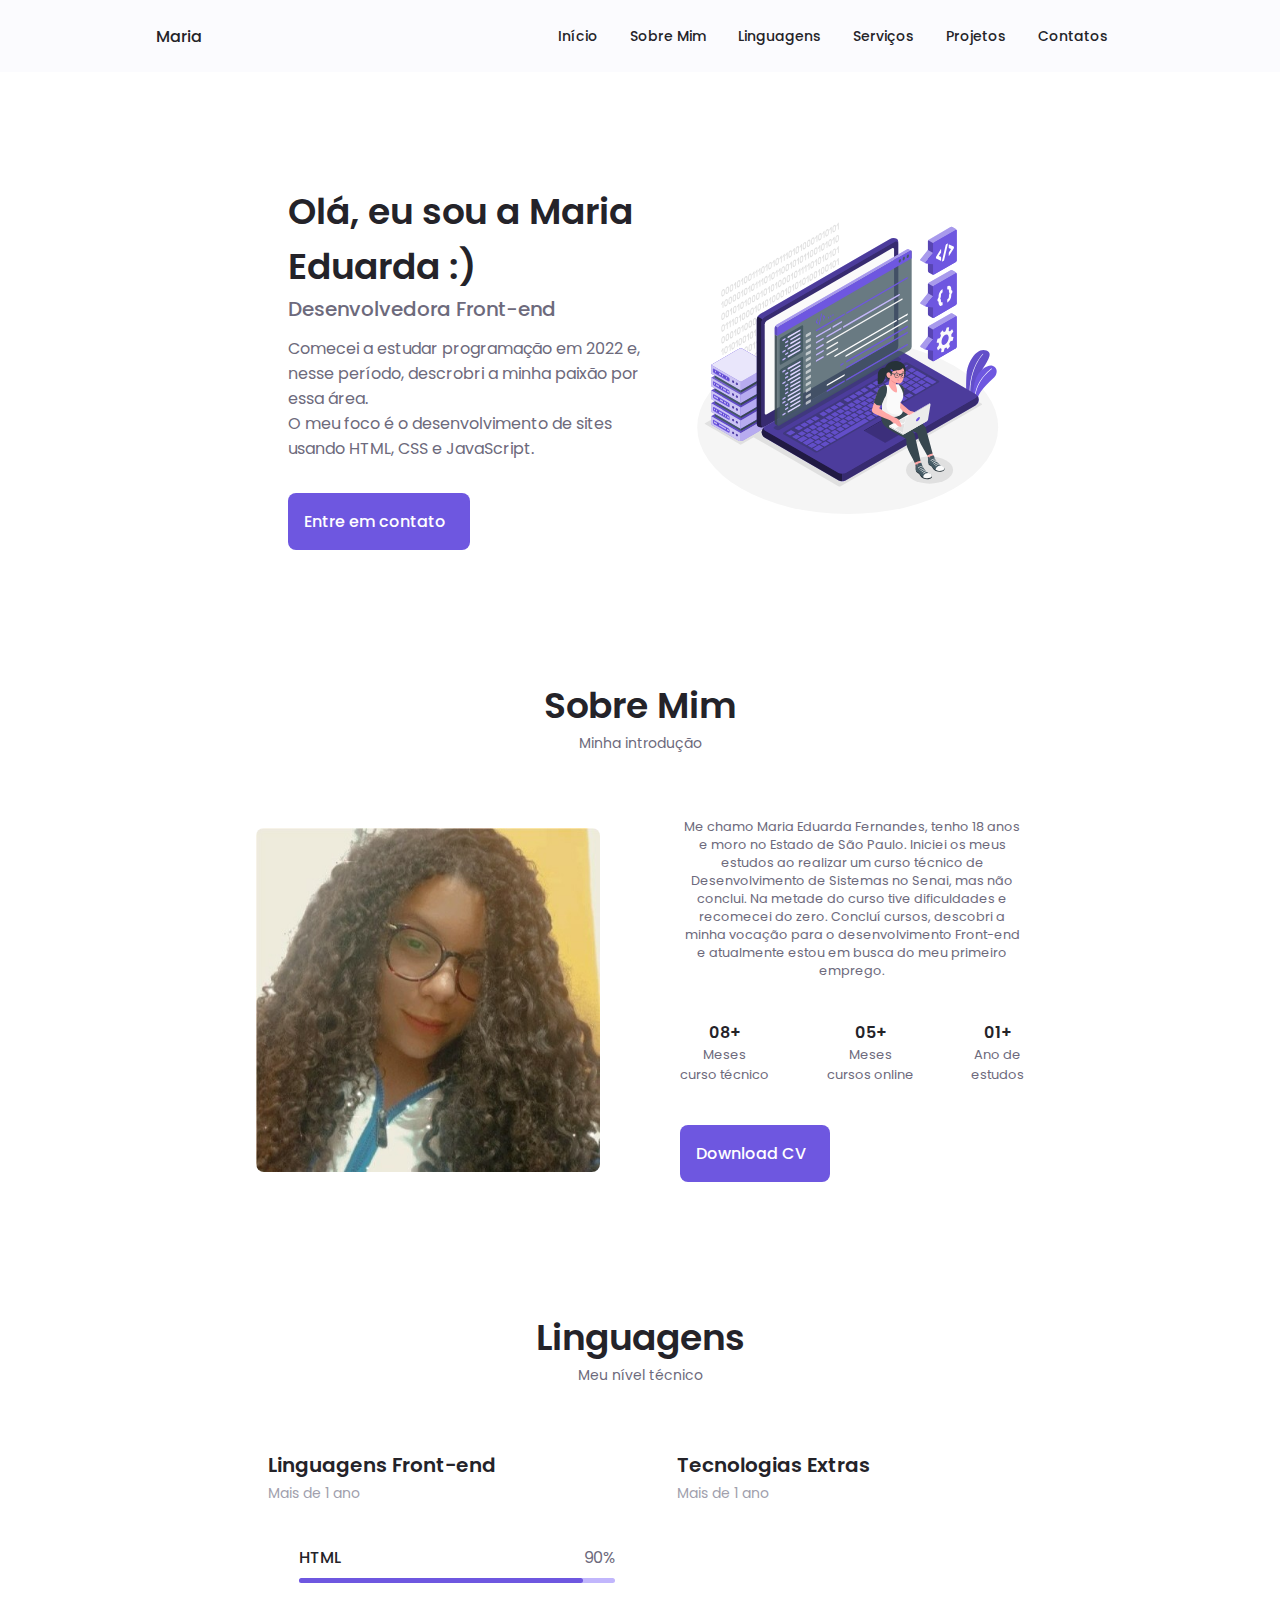
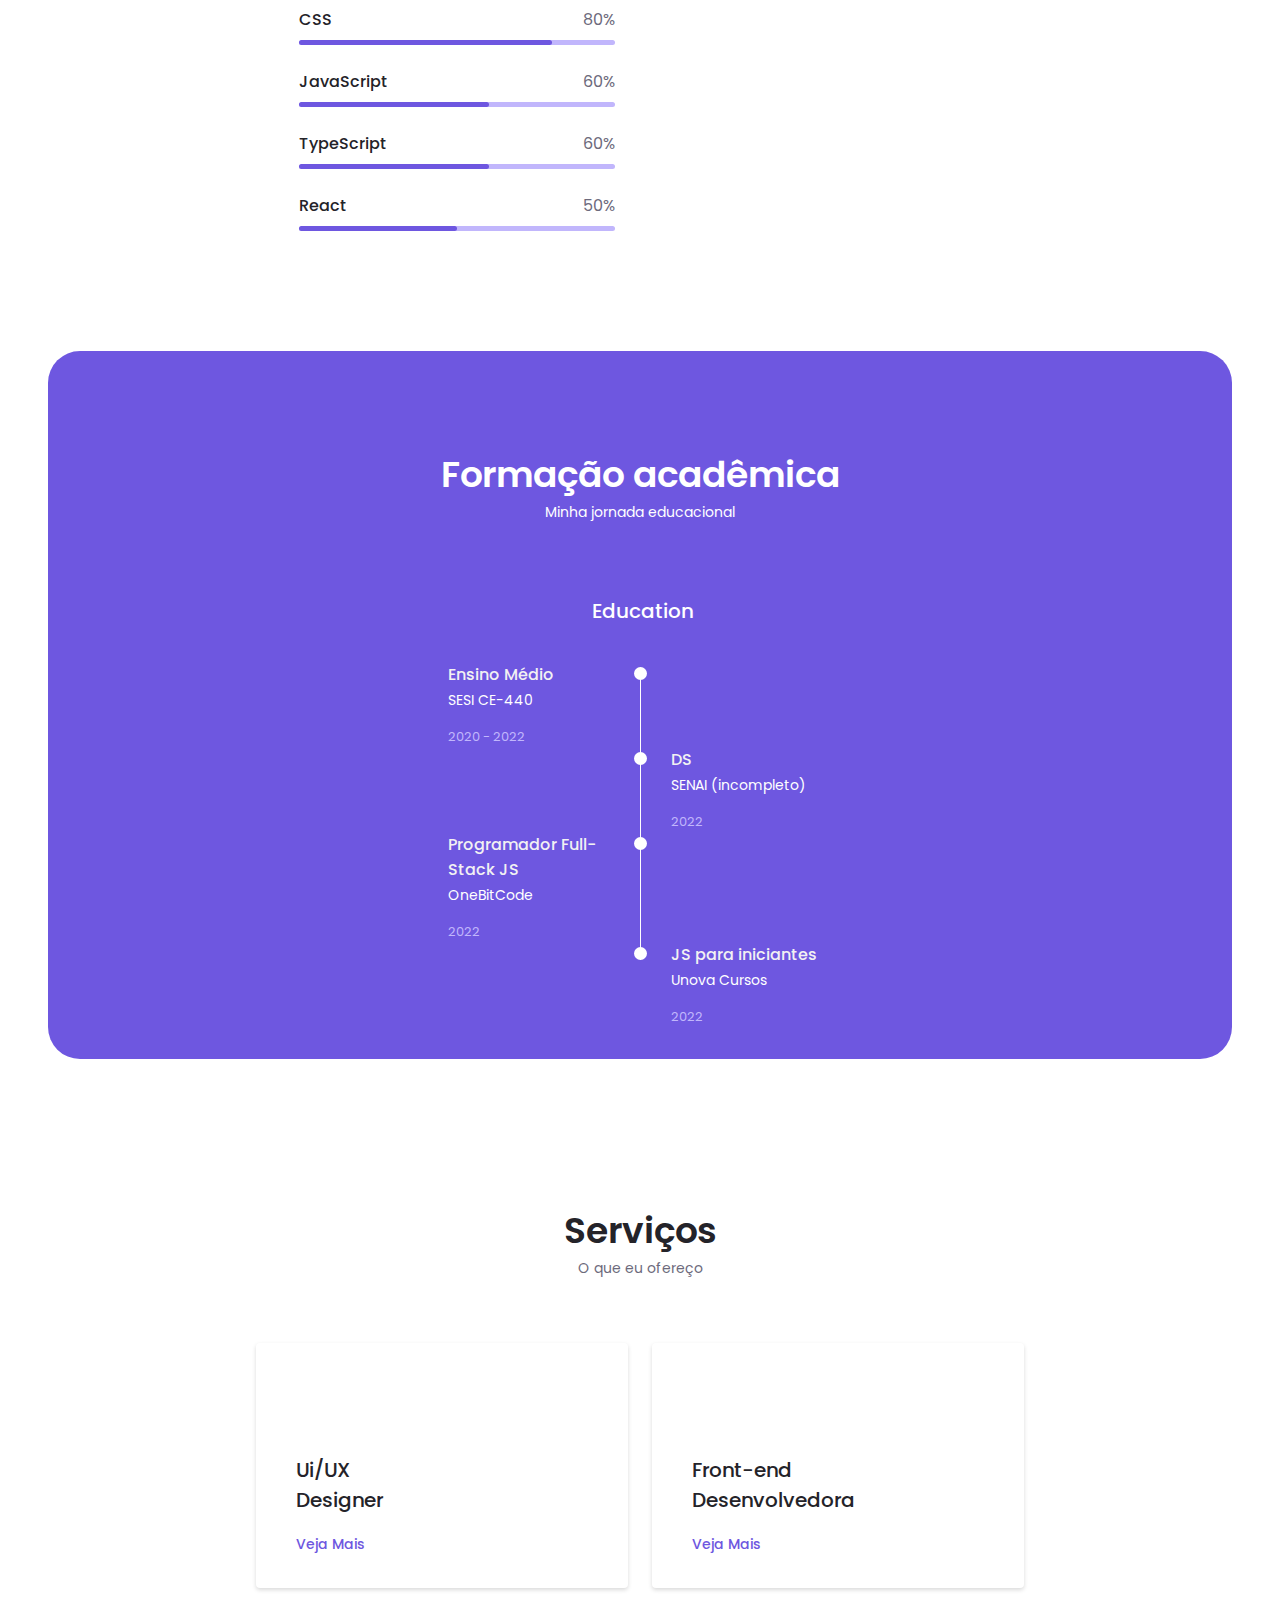
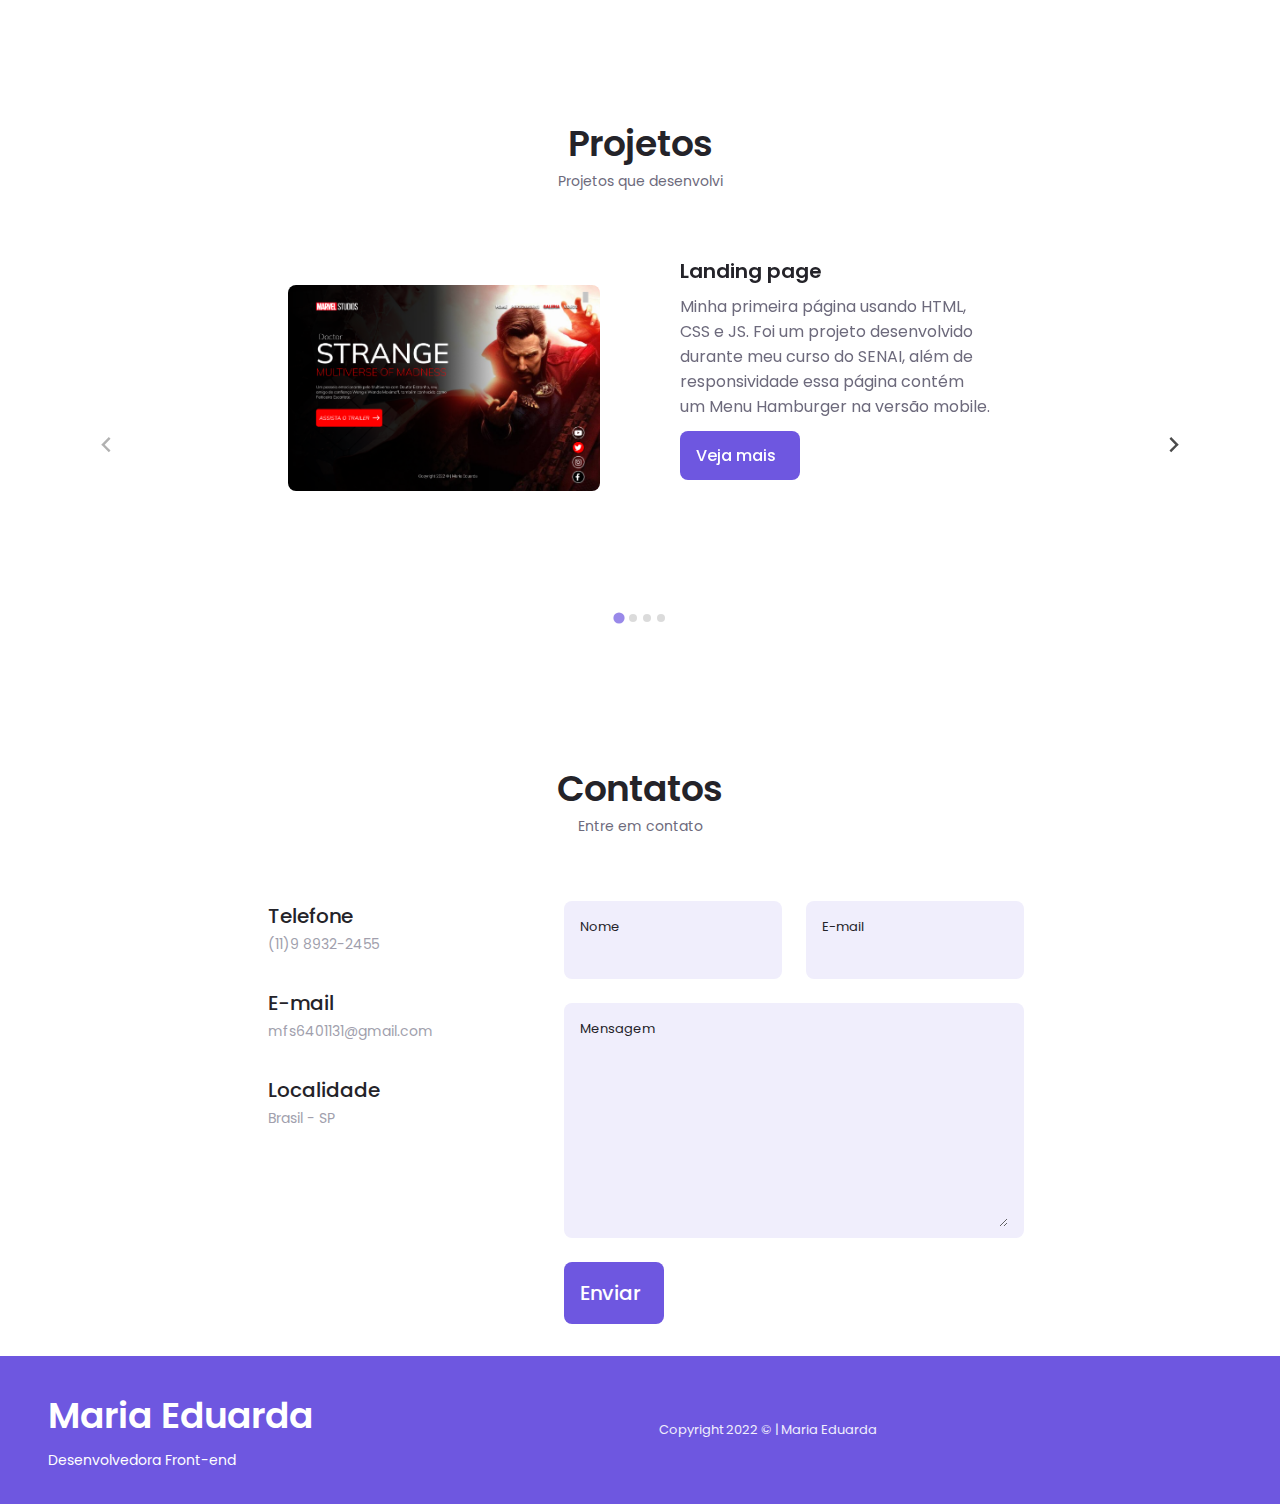
==== commit 6dbc5001: "atualizado em 18/01/2023" ====
--- a/index.html
+++ b/index.html
@@ -113,9 +113,9 @@
               <h1 class="home-title">Olá, eu sou a Maria Eduarda :)</h1>
               <h3 class="home-subtitle">Desenvolvedora Front-end</h3>
               <p class="home-description">
-                Comecei a estudar programação em 2022 e, nesse período, descrobri minha paixão 
+                Comecei a estudar programação em 2022 e, nesse período, descrobri a minha paixão 
                 por essa área. </br>
-                Meu foco é o desenvolvimento de sites usando HTML, CSS e JavaScript.
+                O meu foco é o desenvolvimento de sites usando HTML, CSS e JavaScript.
               </p>
               <a href="#contact" class="button button-flex">
                 Entre em contato
@@ -138,9 +138,9 @@
           <div class="about-data">
             <p class="about-description">
               Me chamo Maria Eduarda Fernandes, tenho 18 anos e moro no Estado de São Paulo.
-              Iniciei meus estudos ao realizar um curso técnino de
+              Iniciei os meus estudos ao realizar um curso técnico de
               Desenvolvimento de Sistemas no Senai, mas não conclui. Na metade do curso tive dificuldades e 
-              recomecei do zero. Concluí cursos, descobri minha vocação para o desenvolvimento Front-end
+              recomecei do zero. Concluí cursos, descobri a minha vocação para o desenvolvimento Front-end
               e atualmente estou em busca do meu primeiro emprego.
             </p>
 
@@ -150,7 +150,7 @@
                 <span class="about-info-name">
                   Meses
                   <br />
-                  curso técnino
+                  curso técnico
                 </span>
               </div>
 
@@ -521,7 +521,6 @@
       </section>
 
       <!-- PORTFOLIO -->
-
       <section class="portfolio section" id="portfolio">
         <h2 class="section-title" id="portfolio">Projetos</h2>
         <span class="section-subtitle">Projetos que desenvolvi</span>
@@ -554,7 +553,7 @@
                     
                     <div class="portfolio-data">
                       <h3 class="portfolio-title">Figma Design</h3>
-                      <p class="portfolio-description">Projeto do meu TCC de Química do Ensino Médio. O objetivo foi a criação de uma empresa que colaborasse para melhorar a situação atual da atmosfera.
+                      <p class="portfolio-description">Projeto do meu grupo de TCC de Química do Ensino Médio. O objetivo foi a criação de uma empresa que colaborasse para melhorar a situação atual da atmosfera.
                       </p>
     
                       <a href="https://www.figma.com/proto/gkyS9NLCGaxJpEFqaTdxnq/Untitled?node-id=34%3A90&scaling=min-zoom&page-id=0%3A1&starting-point-node-id=78%3A243&show-proto-sidebar=1" class="button button-flex button-small portfolio-button" target="_blank">
@@ -572,7 +571,7 @@
                     
                     <div class="portfolio-data">
                       <h3 class="portfolio-title">Tela de Login</h3>
-                      <p class="portfolio-description">Desenvolvido com ajuda de um professor, contém dois formulários (login e cadastro). É um site responsivo e com a ação de ocultar e exibir a senha.</p>
+                      <p class="portfolio-description">Desenvolvido com ajuda de um professor, contém dois formulários (login e cadastro). É um site responsivo e com a ação de ocultar e exibir a senha. Além disso ele possui uma animação entre os formulários</p>
     
                       <a href="https://github.com/Maria-efs/telaLogin" class="button button-flex button-small portfolio-button" target="_blank">
                         Veja mais
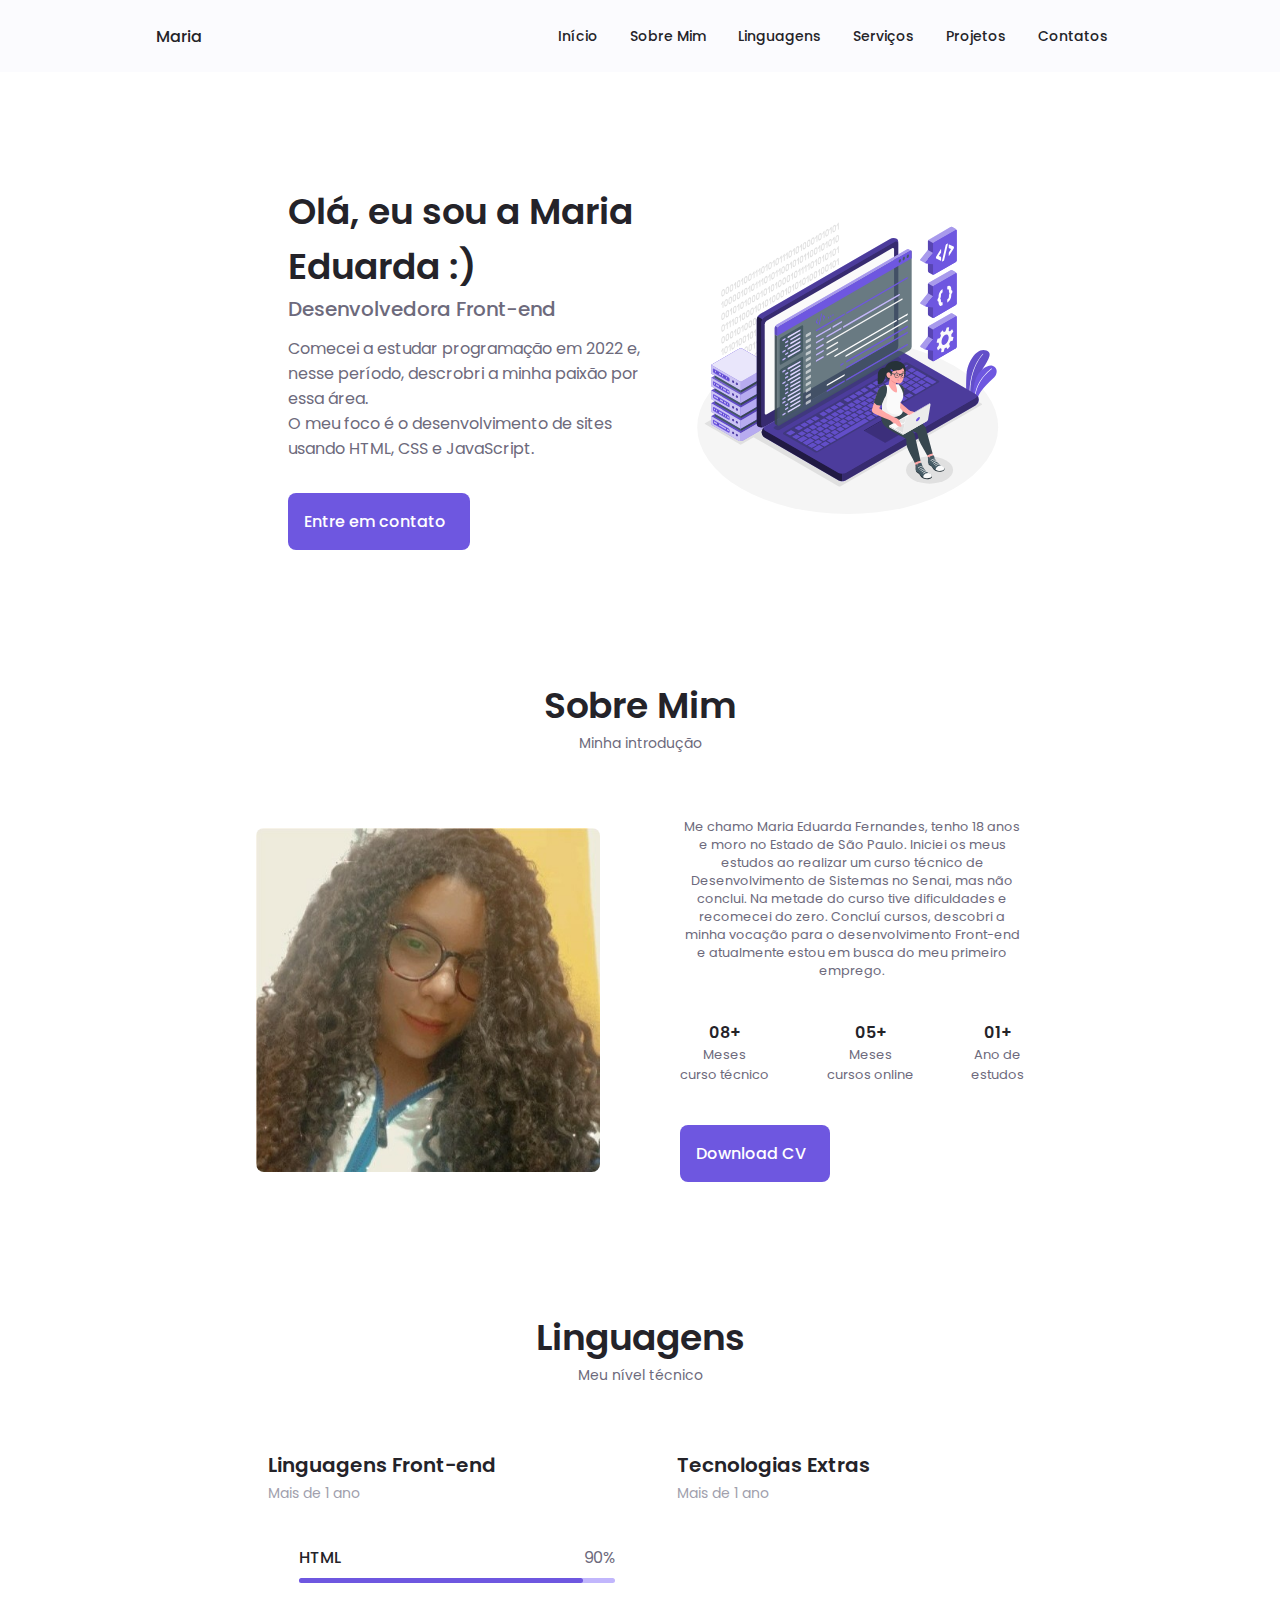
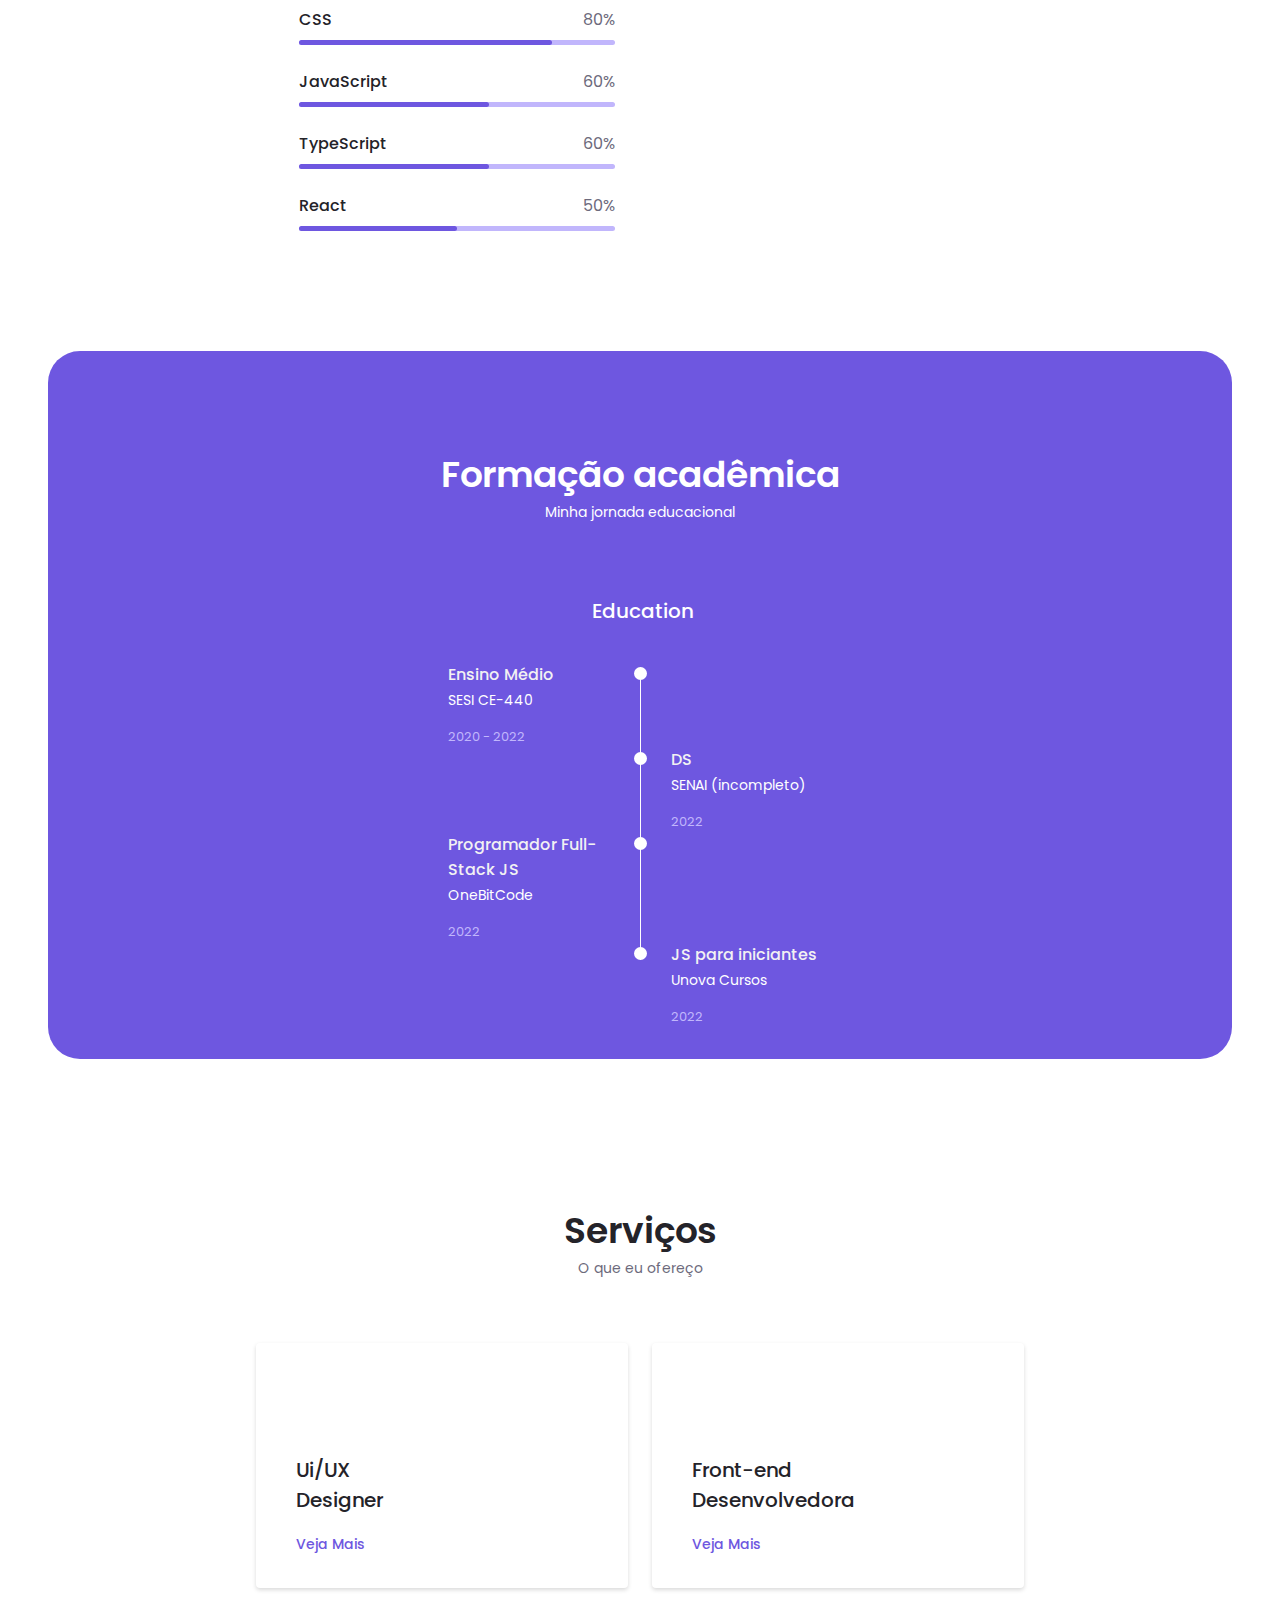
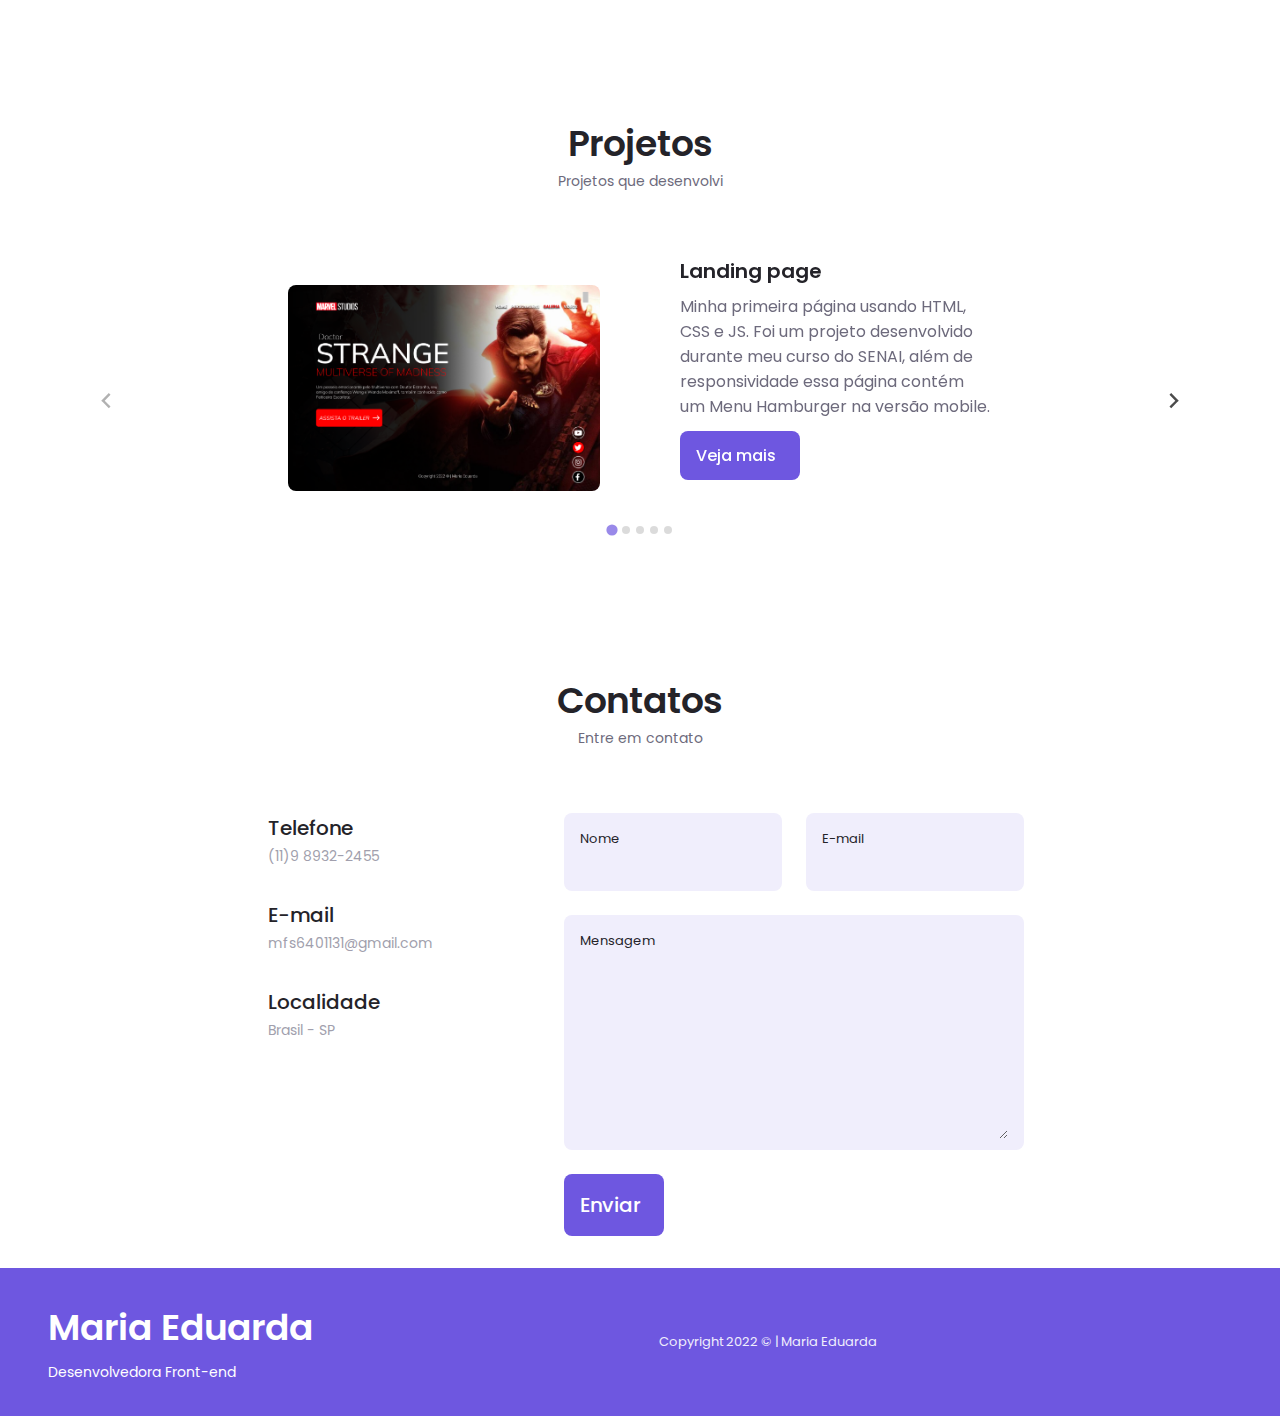
==== commit 04638f29: "atualizado os projetos" ====
--- a/index.html
+++ b/index.html
@@ -584,7 +584,7 @@
                 <!-- Projeto 04 -->
                 <li class="splide__slide portfolio-content">
                   <div class="portfolio-content grid swiper-slide">
-                    <img src="./img/calcJS.png" alt="" class="portfolio-img">
+                    <img src="./img/calcJS.png" alt="" class="portfolio-img calc">
                     
                     <div class="portfolio-data">
                       <h3 class="portfolio-title">Calculadora JS</h3>
@@ -598,6 +598,23 @@
                     </div>
                   </div>
                 </li>
+
+                <!-- Projeto 05 -->
+                <li class="splide__slide portfolio-content">
+                  <div class="portfolio-content grid swiper-slide">
+                    <img src="./img/onebitx.png" alt="" class="portfolio-img">
+                    
+                    <div class="portfolio-data">
+                      <h3 class="portfolio-title">Web Site</h3>
+                      <p class="portfolio-description">Esse é um site mais complexo e completo, usando tecnologias mais avançadas. Composto por 3 páginas, usando bootstrap, Saas e animações AOS. Ele também é 100% responsivo.</p>
+    
+                      <a href="https://github.com/Maria-efs/onebitX" class="button button-flex button-small portfolio-button" target="_blank">
+                        Veja mais
+                        <i class="uil uil-arrow-right button-icon"></i>
+                      </a>
+                    </div>
+                  </div>
+                </li>
               </ul>
             </div>
         </div>     
--- a/css/style.css
+++ b/css/style.css
@@ -659,6 +659,11 @@
   justify-self: center;
 }
 
+.portfolio-img.calc{
+  height: 16rem;
+  width: 16rem;
+}
+
 .portfolio-title{
   font-size: var(--h3-font-size);
   margin-bottom: var(--mb-0-5);
